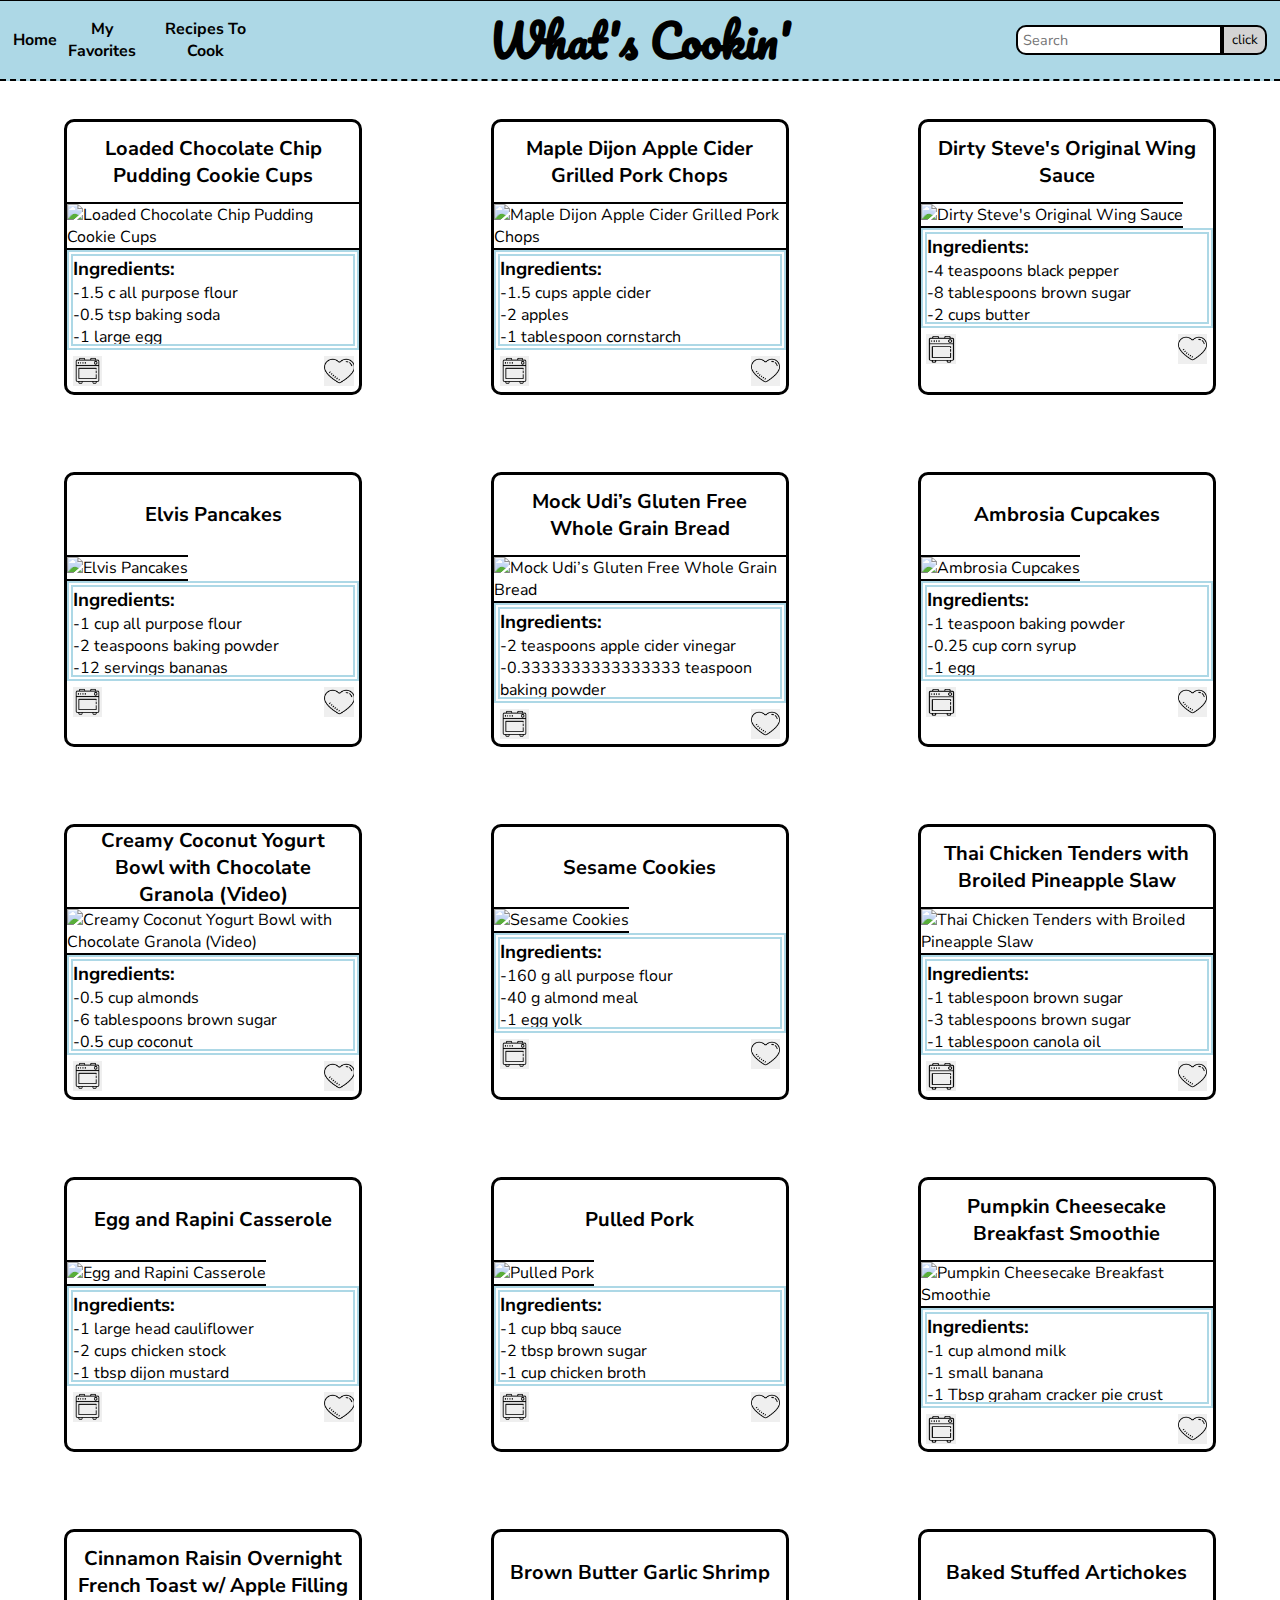
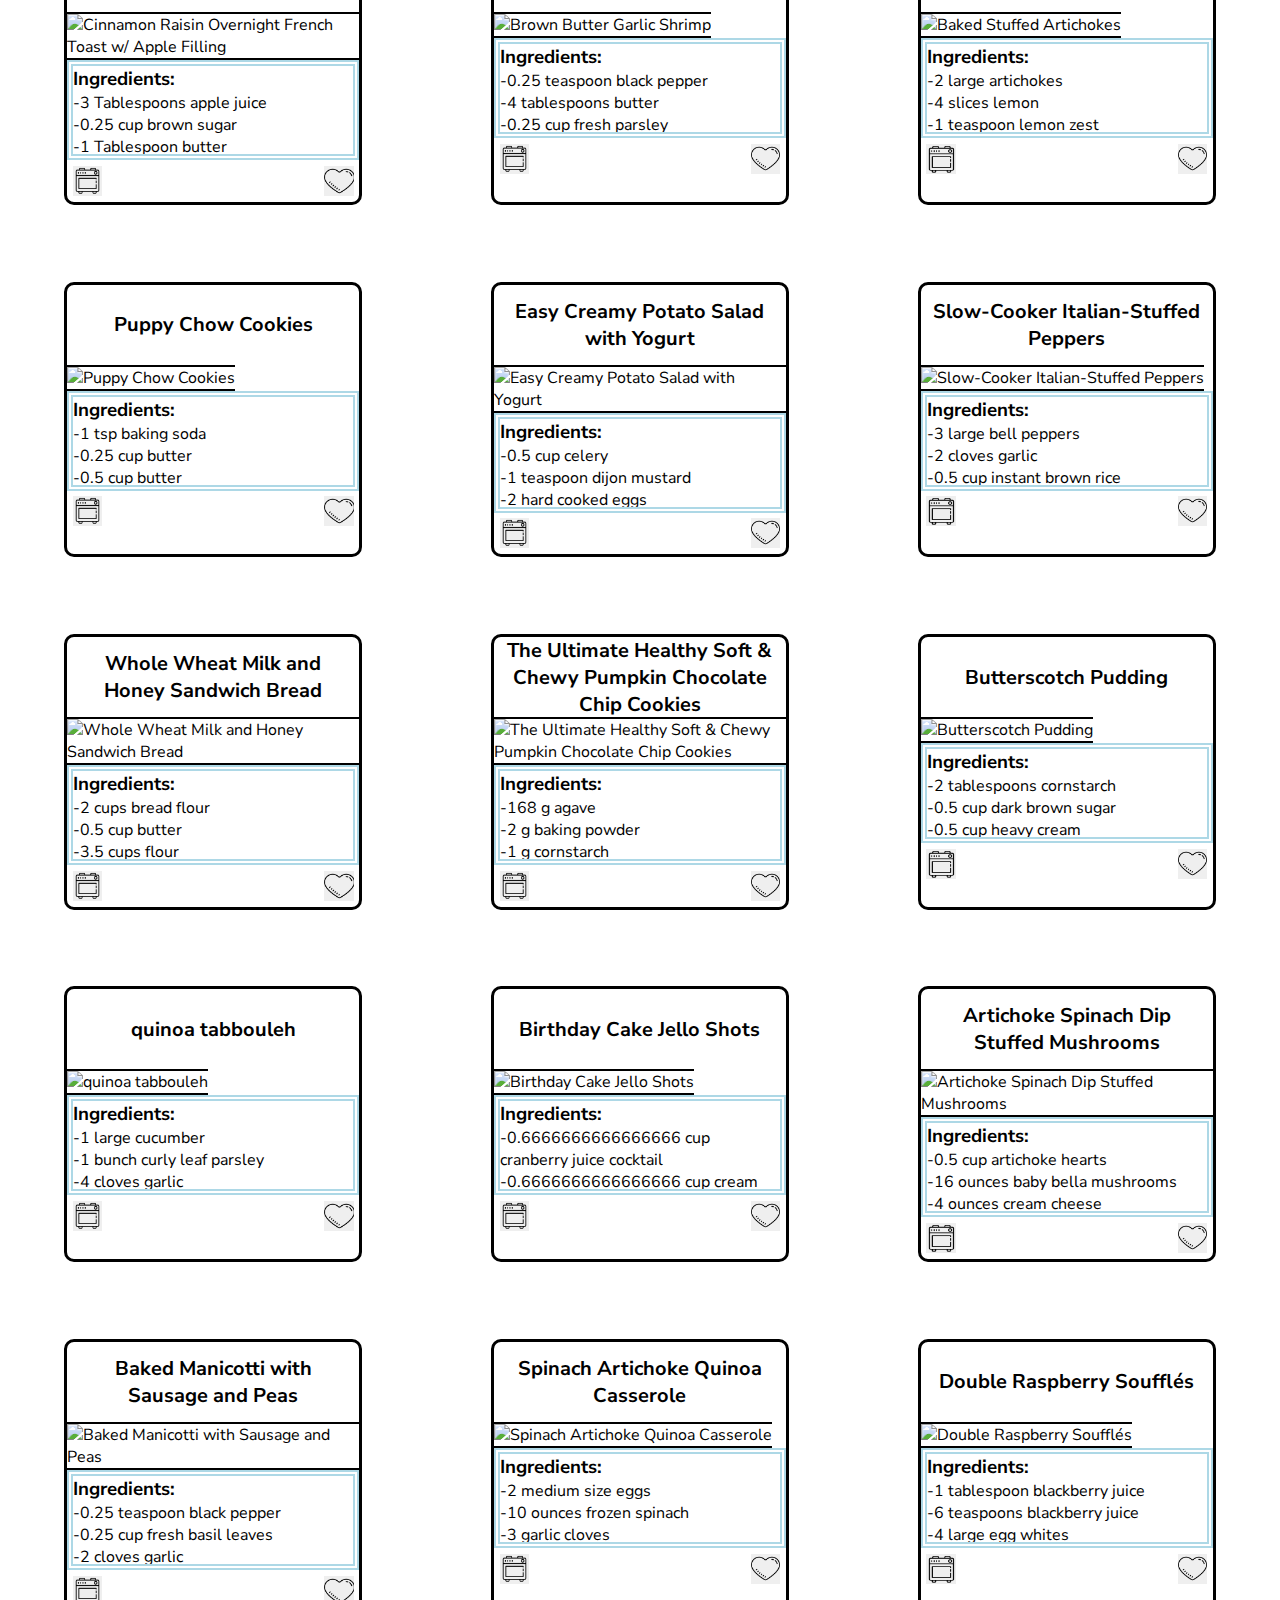
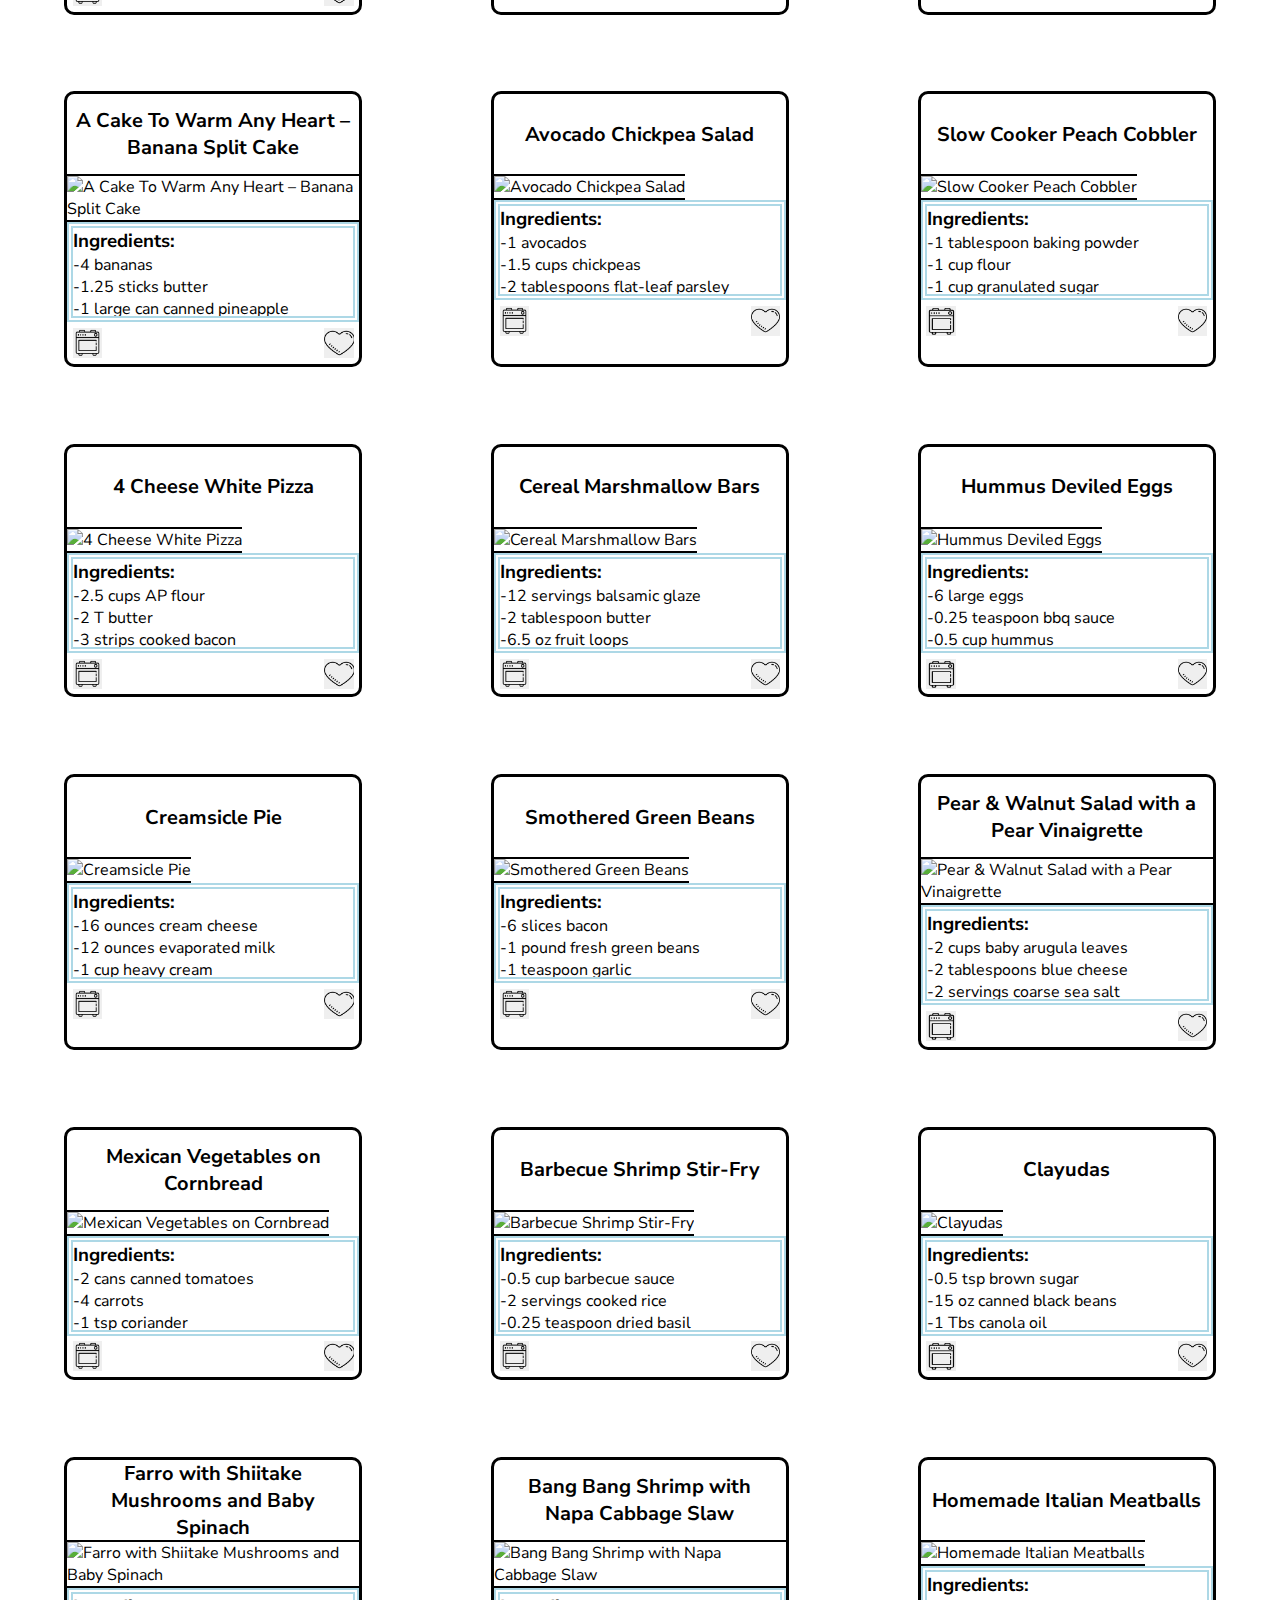
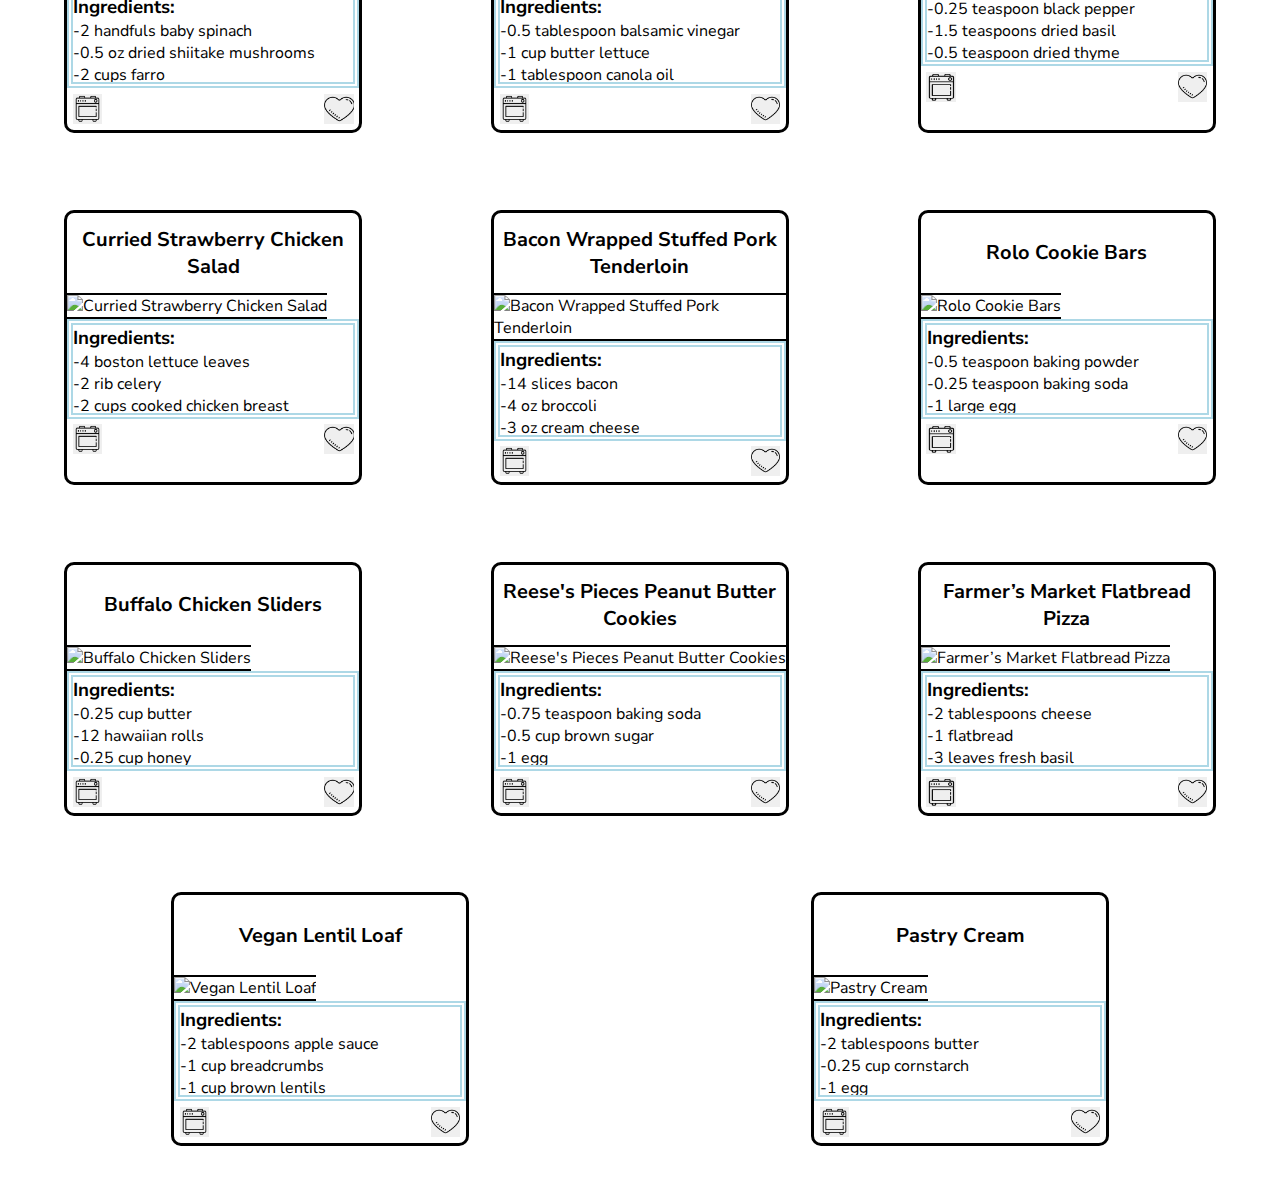
==== src/index.html @ 93663424 "Edit styles of cards and header" ====
<!DOCTYPE html>
<html>

<head>
  <link rel="stylesheet" href="styles.css">
  <link href="https://fonts.googleapis.com/css?family=Abel|Nanum+Gothic|Nunito+Sans|Pacifico&display=swap" rel="stylesheet">
  <link href="https://fonts.googleapis.com/css?family=Pacifico&display=swap" rel="stylesheet">
  <meta charset="UTF-8">
  <title>Whats Cookin</title>
</head>

<body>
  <header>
    <div class="user-header">
      <button class="home-page-button">Home</button>
      <button class="favorite-page-button">My Favorites</button>
      <button class="to-cook-page-button">Recipes To Cook</button>
    </div>
    <h1>What's Cookin'</h1>
    <div class="search-header">
      <input class="search-input" type="text" placeholder="Search">
      <button class="search-button" type="button">click</button>
    </div>
  </header>
  <main class="recipe-card-section">
  </main>


  <script type="text/javascript" src="../data/users.js"></script>
  <script type="text/javascript" src="../data/recipes.js"></script>
  <script type="text/javascript" src="../data/ingredients.js"></script>
  <script type="text/javascript" src="./pantry-class.js"></script>
  <script type="text/javascript" src="./recipe-class.js"></script>
  <script type="text/javascript" src="./user-class.js"></script>
  <script type="text/javascript" src="./scripts.js"></script>
</body>

</html>
---- src/styles.css ----
* {
  box-sizing: border-box;
  margin: 0px;
  padding: 0px;
  font-family: "Abel", sans-serif;
  font-family: "Pacifico", "cursive";
  font-family: "Nanum Gothic", sans-serif;
  font-family: "Nunito Sans", sans-serif;
  /* border: 1px solid red; */
}

header {
  display: flex;
  justify-content: space-between;
  background-color: lightblue;
  border-bottom: 2px dashed;
  padding: 0% 1%;
}

h1 {
  font-size: 280%;
  font-family: "Pacifico", "cursive";
}

.user-input {
  height: 80%;
  width: 80%;
}

.user-header {
  width: 20%;
  display: flex;
  justify-content: space-between;
}

.home-page-button,
.favorite-page-button,
.to-cook-page-button {
  font-size: 100%;
  background-color: lightblue;
  border: none;
  font-weight: bold;
}

.home-page-button:hover,
.favorite-page-button:hover,
.to-cook-page-button:hover  {
  text-decoration: underline;
}

.search-header {
  display: flex;
  width: 20%;
  align-items: center;
}

.search-input {
  border: 2px solid;
  border-radius: 10px 0px 0px 10px;
  font-size: 90%;
  padding: 2%;
  width: 100%;
  height: 30px;
}

.search-button {
  background-color: lightgray;
  border: 2px solid;
  border-radius: 0px 10px 10px 0px;
  height: 30px;
  width: 55px;
}

main {
  display: flex;
  justify-content: space-around;
  flex-wrap: wrap;
}

article {
  height: auto;
  width: 298px;
  overflow-wrap: break-word;
  margin: 3% 1%;
  border: 3px solid;
  background-color: white;
  border-radius: 10px;
}

.food-image {
  width: 292px;
  height: 290px;
  object-fit: cover;
  border-top: 2px solid;
  border-bottom: 2px solid;
}

.recipe-name {
  padding: 0% 3%;
  font-weight: bold;
  font-size: 20px;
  text-align: center;
  height: 80px;
  display: flex;
  overflow: scroll;
  align-items: center;
  justify-content: center;
}

.recipe-list {
  height: 100px;
  width: 292px;
  border: 6px double lightblue;
  overflow: scroll;
}

.card-footer {
  display: flex;
  justify-content: space-between;
}

.active-favorite-button,
.active-to-cook-button ,
.cook-button,
.favorite-button {
  width: 10%;
  height: 30px;
  background-repeat: no-repeat;
  background-size: contain;
  border: none;
  margin: 2%;
}


.cook-button {
  background-image: url("../assets/icons8-cooker-50.png");

}

.favorite-button {
  background-image: url("../assets/icons8-heart-50.png");

}

.active-favorite-button {
  background-image: url("../assets/icons8-heart-50-2.png");
}

.active-to-cook-button {
  background-image: url("../assets/icons8-cooker-50-2.png");
}

body {
  background-image: url("https://png.pngtree.com/png-vector/20190318/ourlarge/pngtree-food-doodle-seamless-pattern-png-image_858332.jpg");
  background-repeat: repeat;
  background: linear-gradient( rgba(255, 255, 255, .7), rgba(255, 255, 255, 0.7)), url("https://png.pngtree.com/png-vector/20190318/ourlarge/pngtree-food-doodle-seamless-pattern-png-image_858332.jpg");
  background-size: 300px;
  border-top: 1px solid;
  height: auto;
}

button {
  cursor: pointer;
}
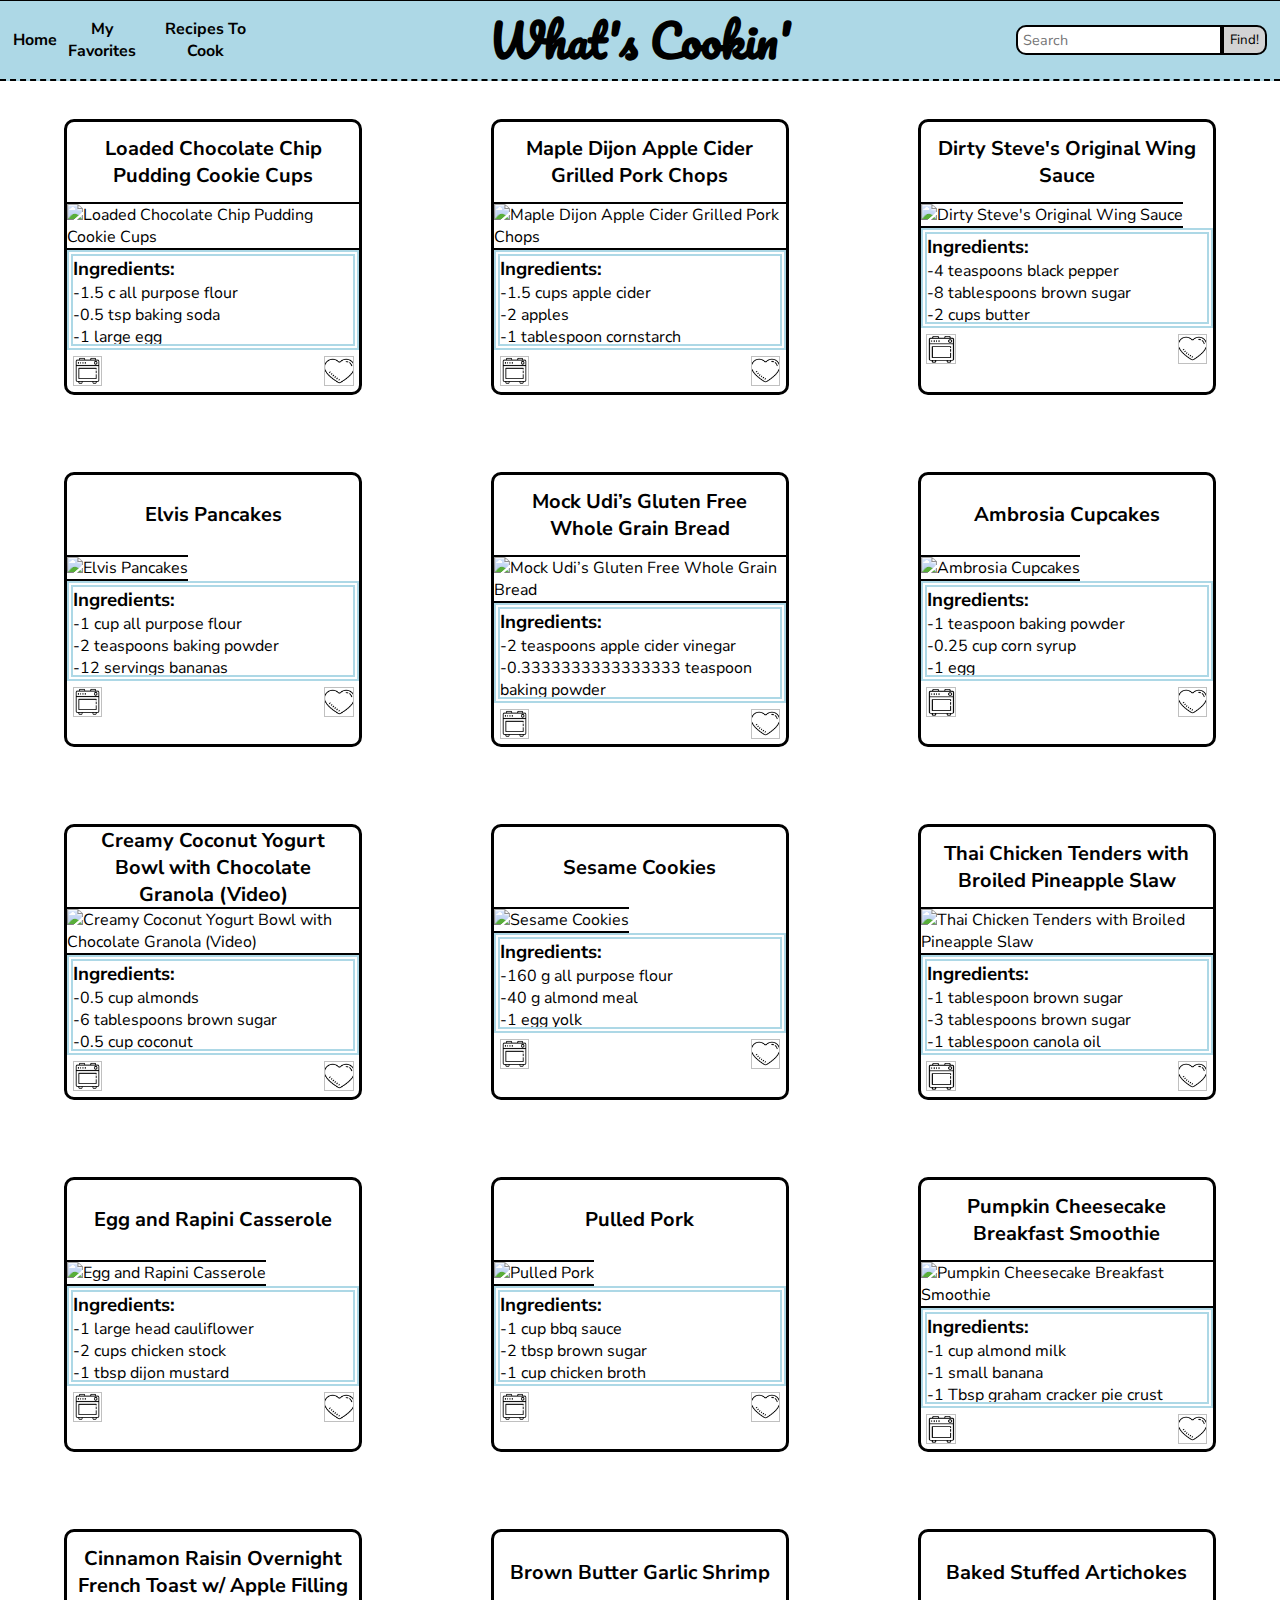
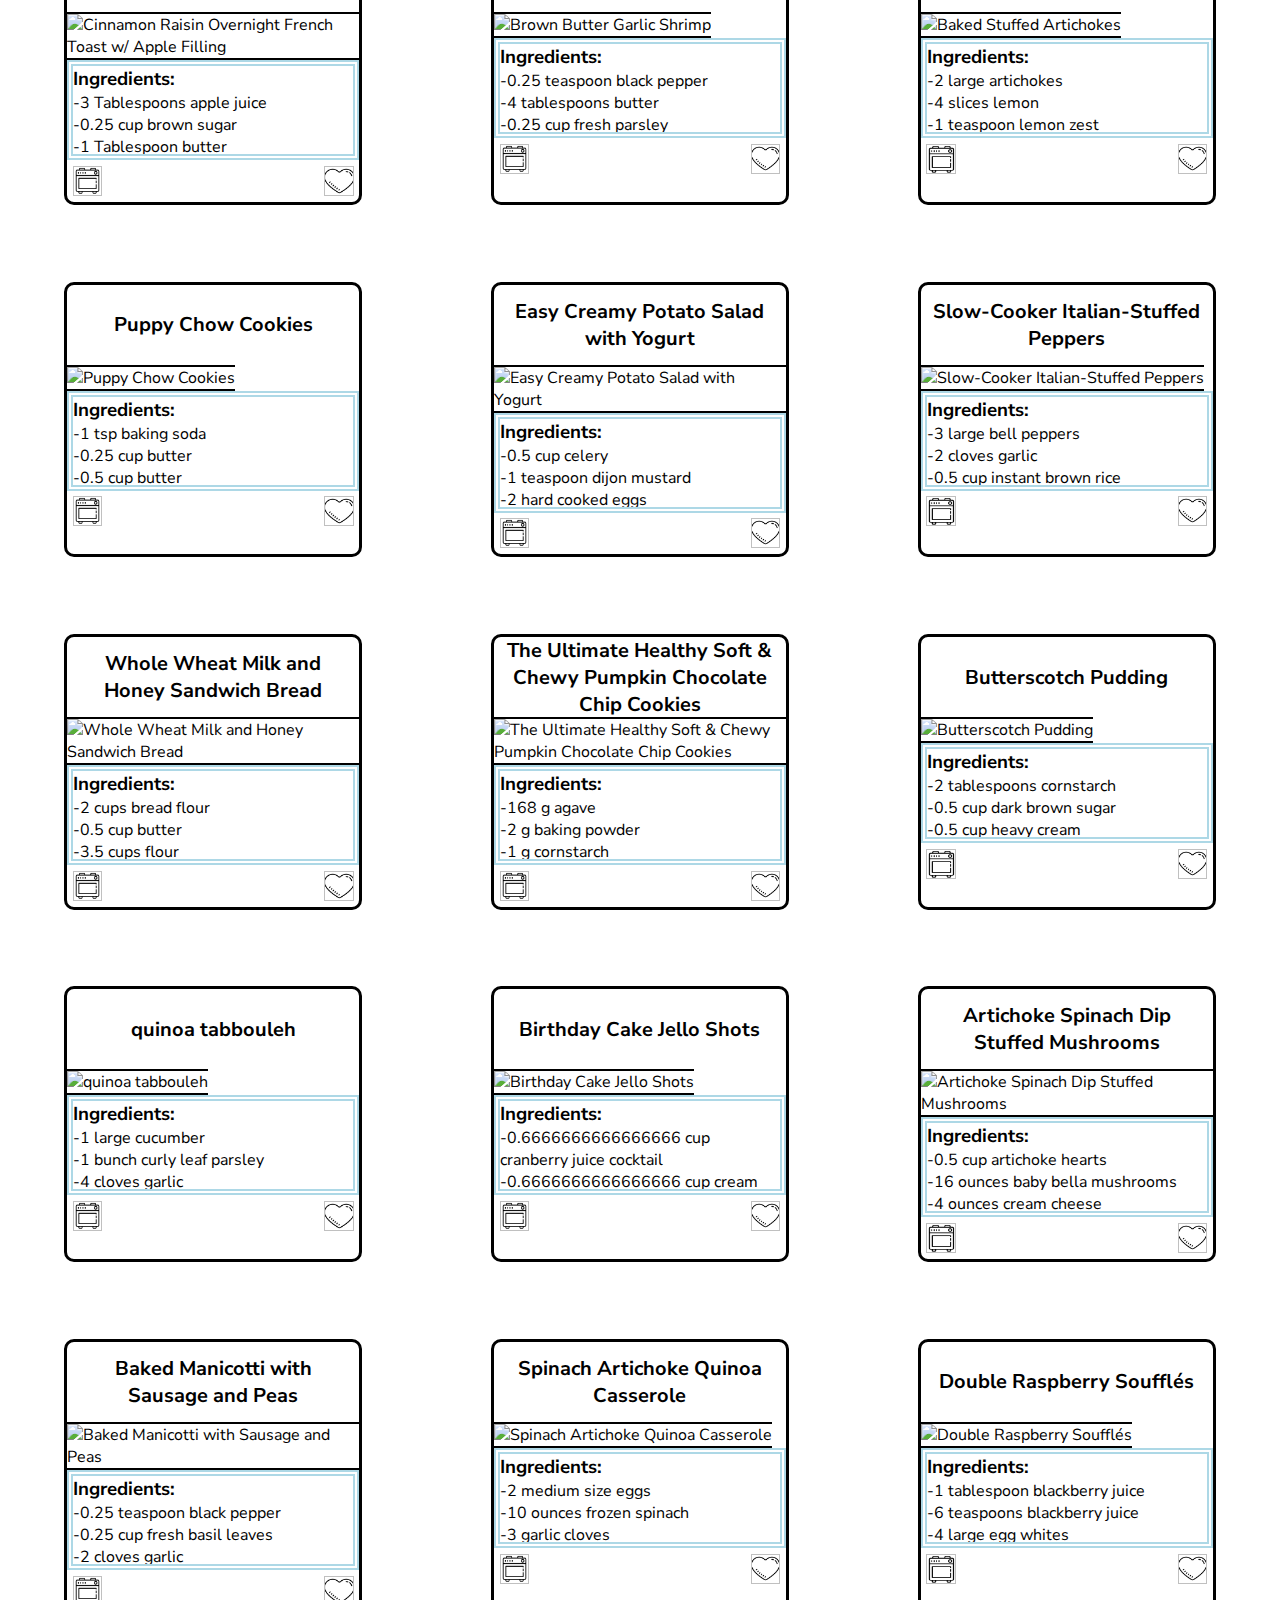
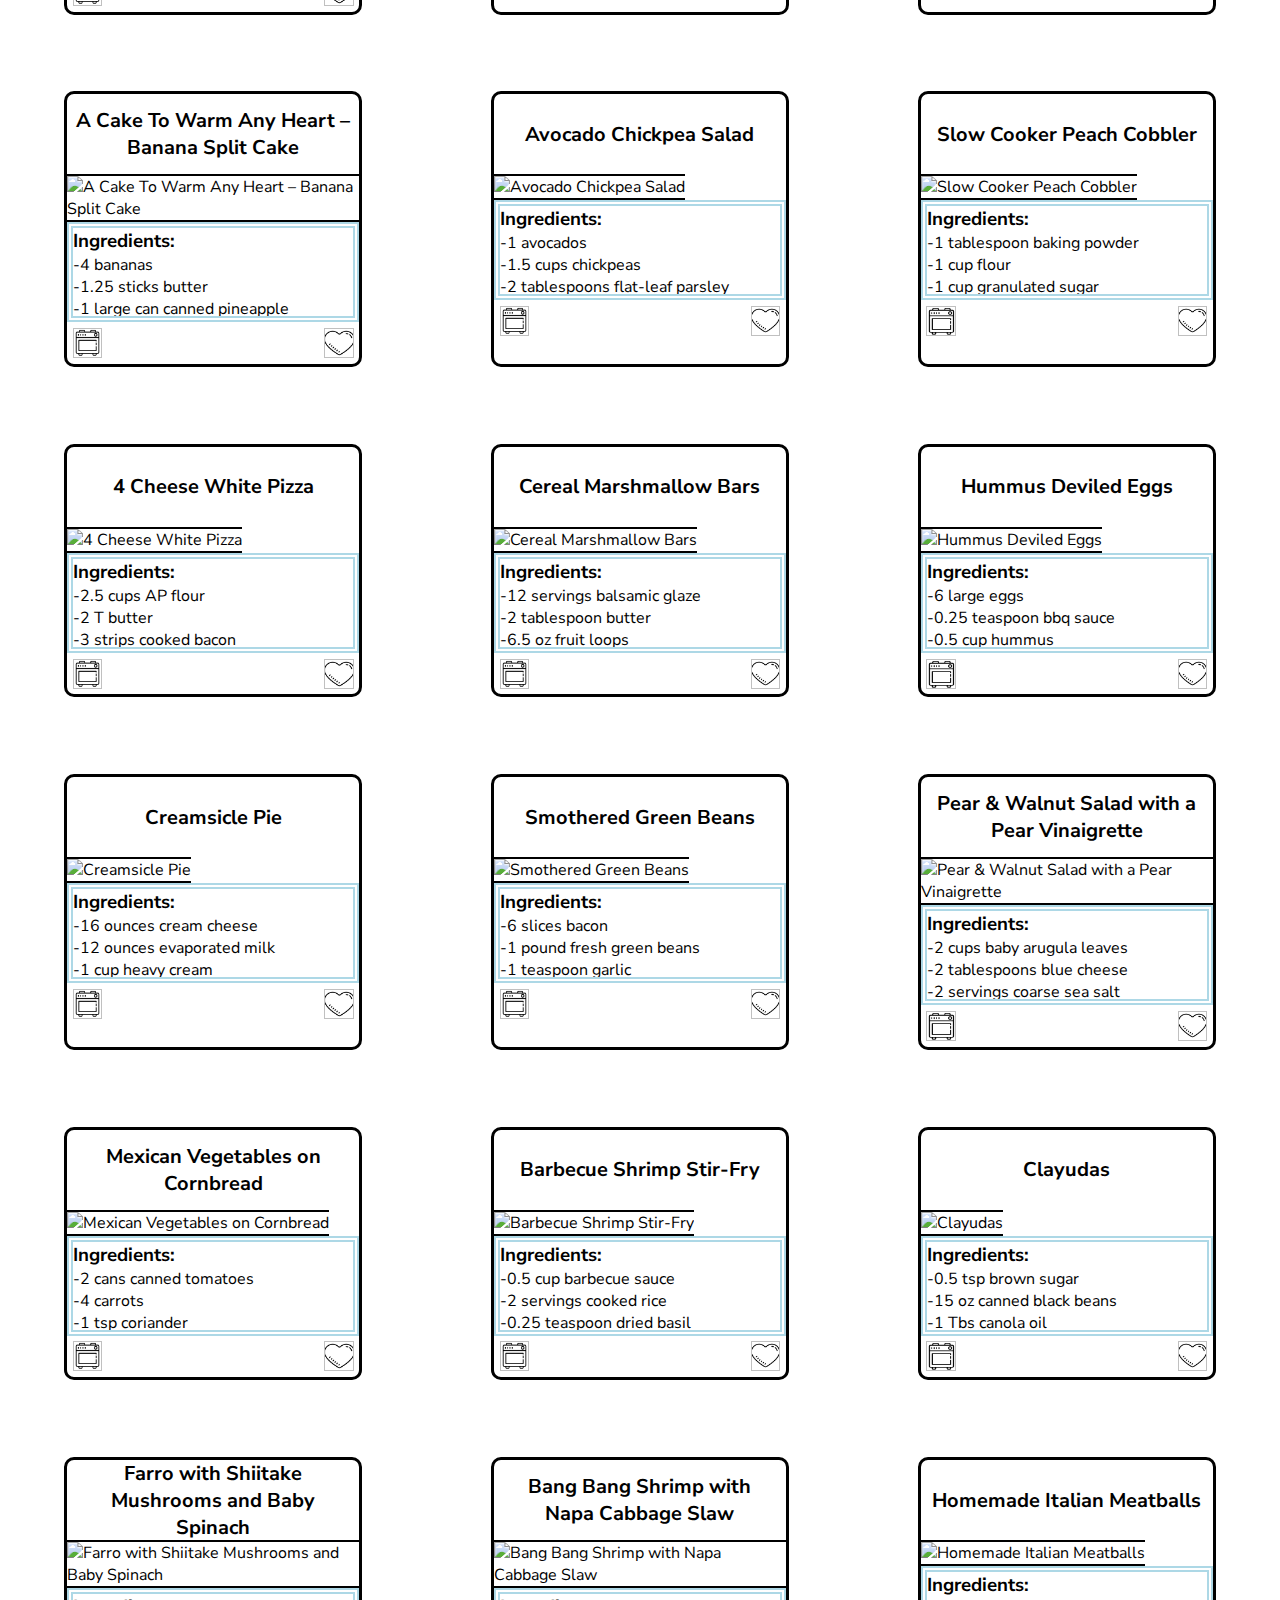
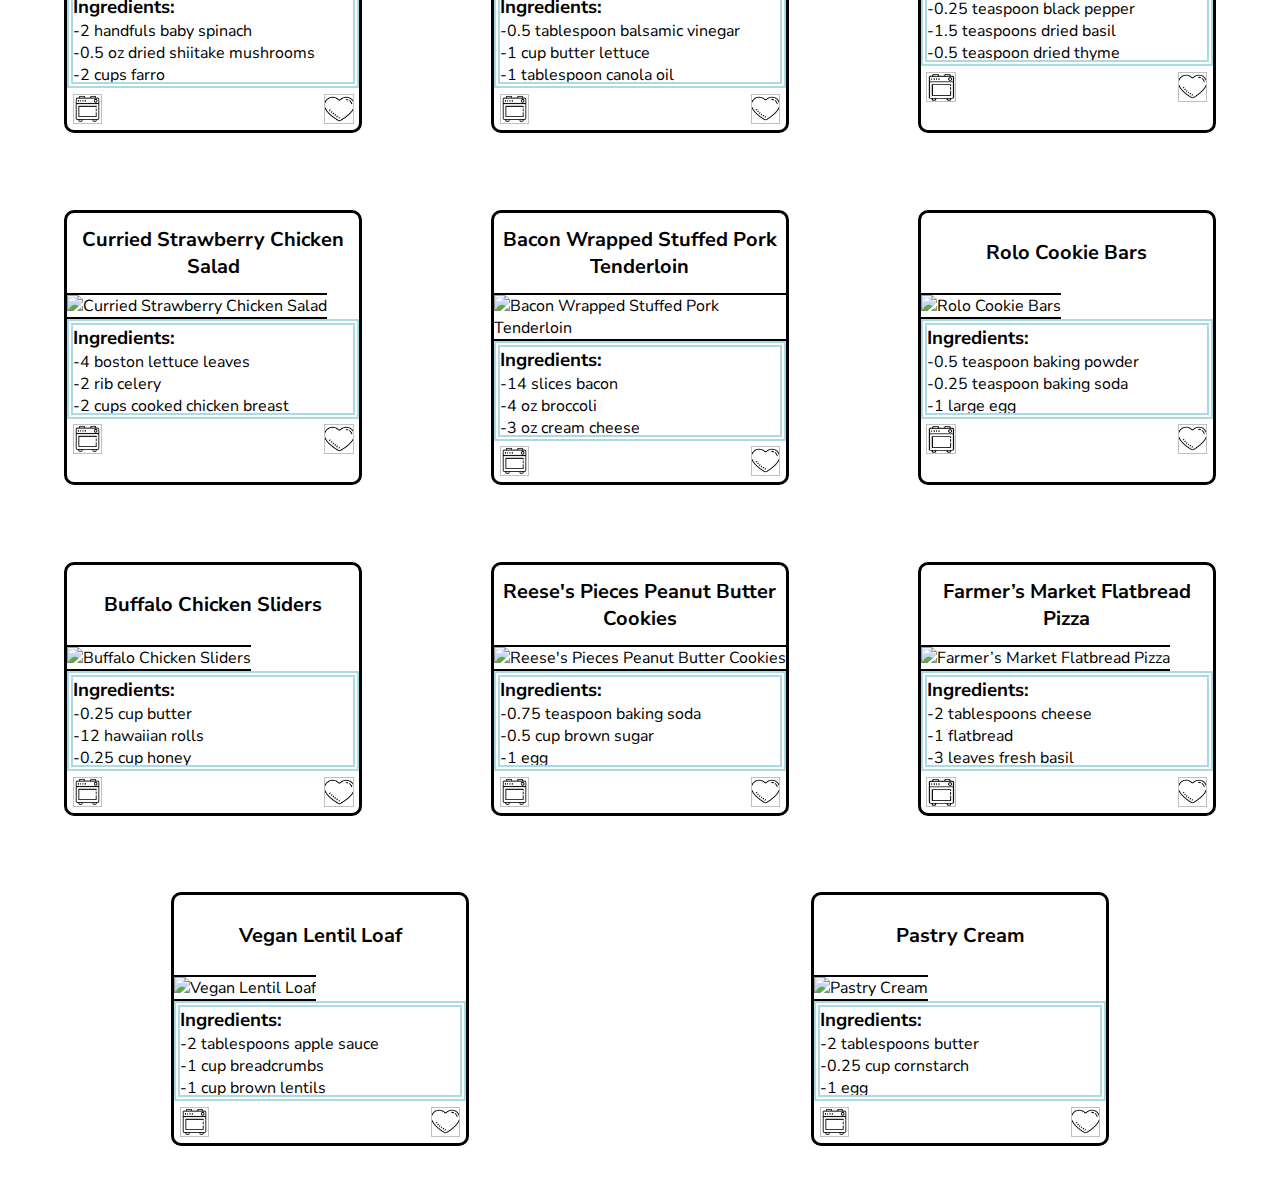
==== commit 0e1b7b2d: "Made minor styling changes" ====
--- a/src/index.html
+++ b/src/index.html
@@ -19,7 +19,7 @@
     <h1>What's Cookin'</h1>
     <div class="search-header">
       <input class="search-input" type="text" placeholder="Search">
-      <button class="search-button" type="button">click</button>
+      <button class="search-button" type="button">Find!</button>
     </div>
   </header>
   <main class="recipe-card-section">
--- a/src/styles.css
+++ b/src/styles.css
@@ -6,7 +6,6 @@
   font-family: "Pacifico", "cursive";
   font-family: "Nanum Gothic", sans-serif;
   font-family: "Nunito Sans", sans-serif;
-  /* border: 1px solid red; */
 }
 
 header {
@@ -129,8 +128,18 @@
   background-size: contain;
   border: none;
   margin: 2%;
+  cursor: pointer;
 }
 
+.this-cook-button,
+.this-favorite-button {
+    width: 10%;
+  height: 30px;
+  background-repeat: no-repeat;
+  background-size: contain;
+  border: none;
+  margin: 2%;
+}
 
 .cook-button {
   background-image: url("../assets/icons8-cooker-50.png");
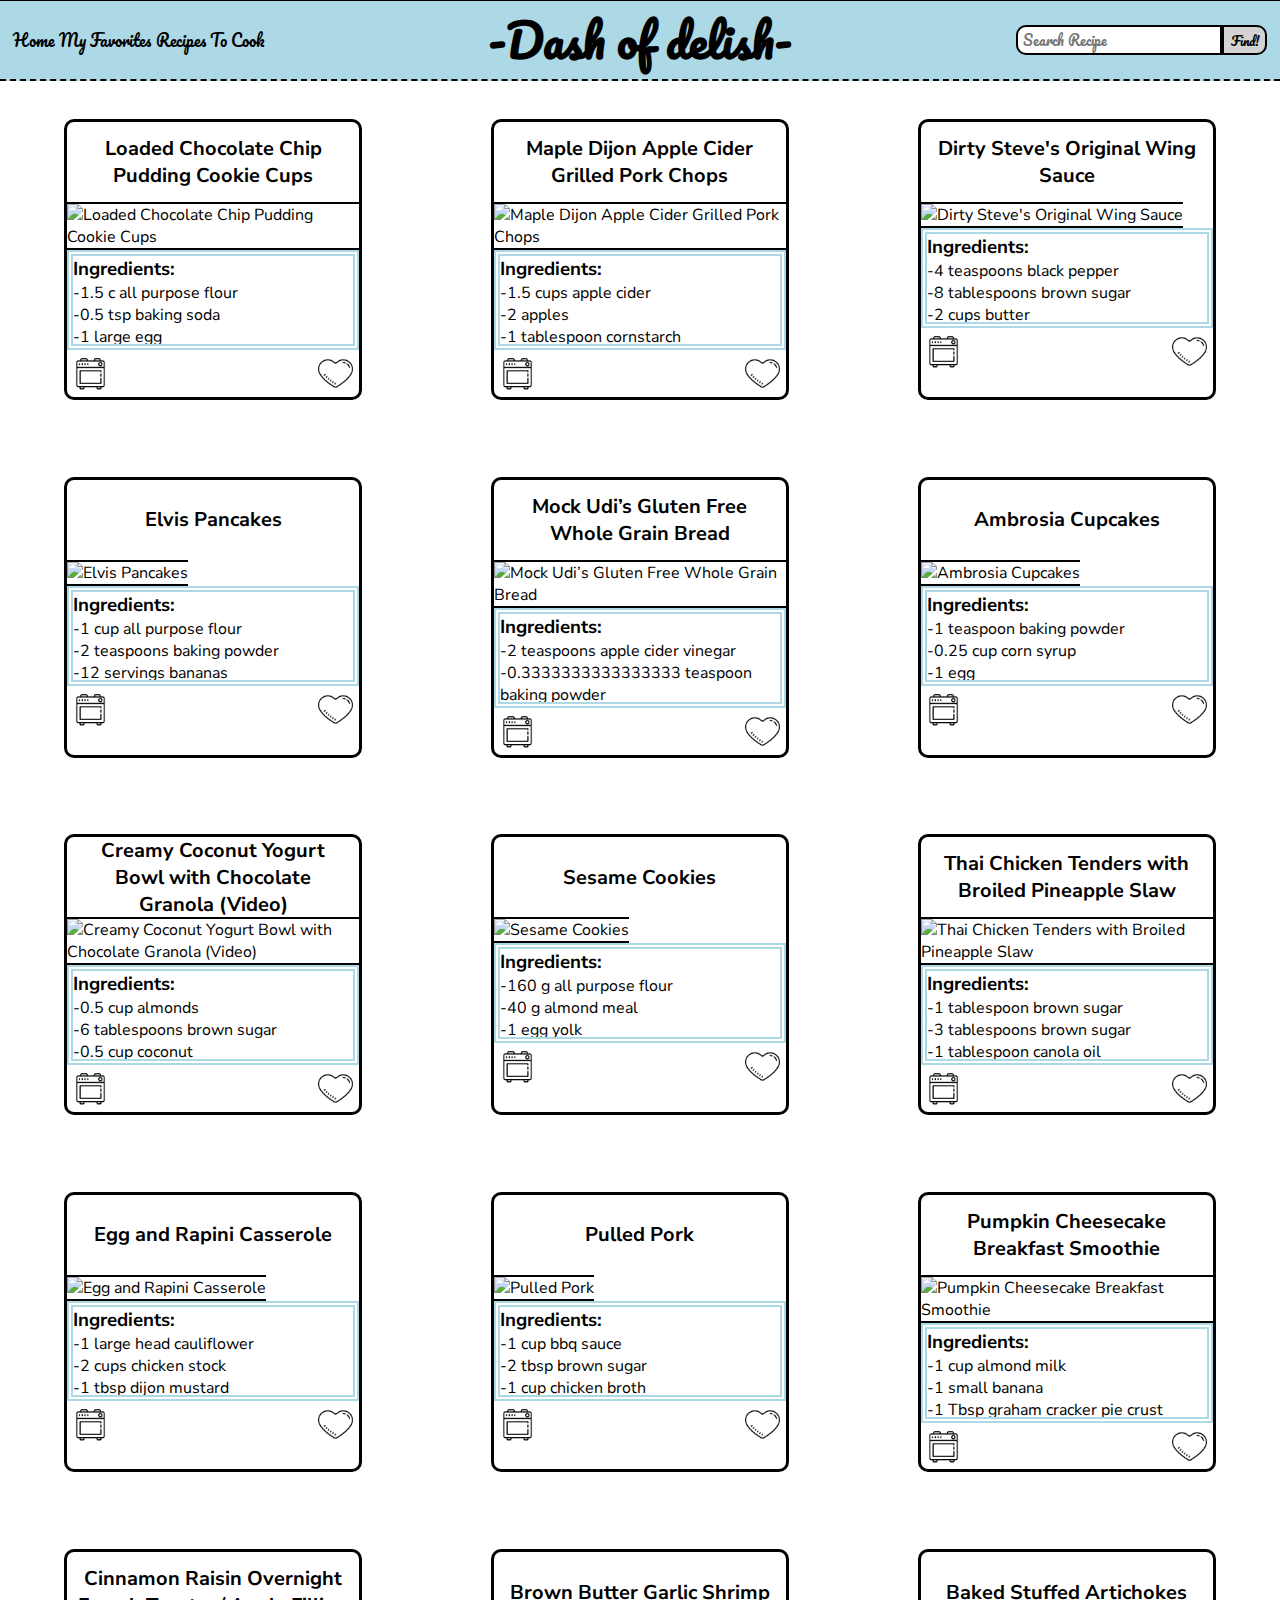
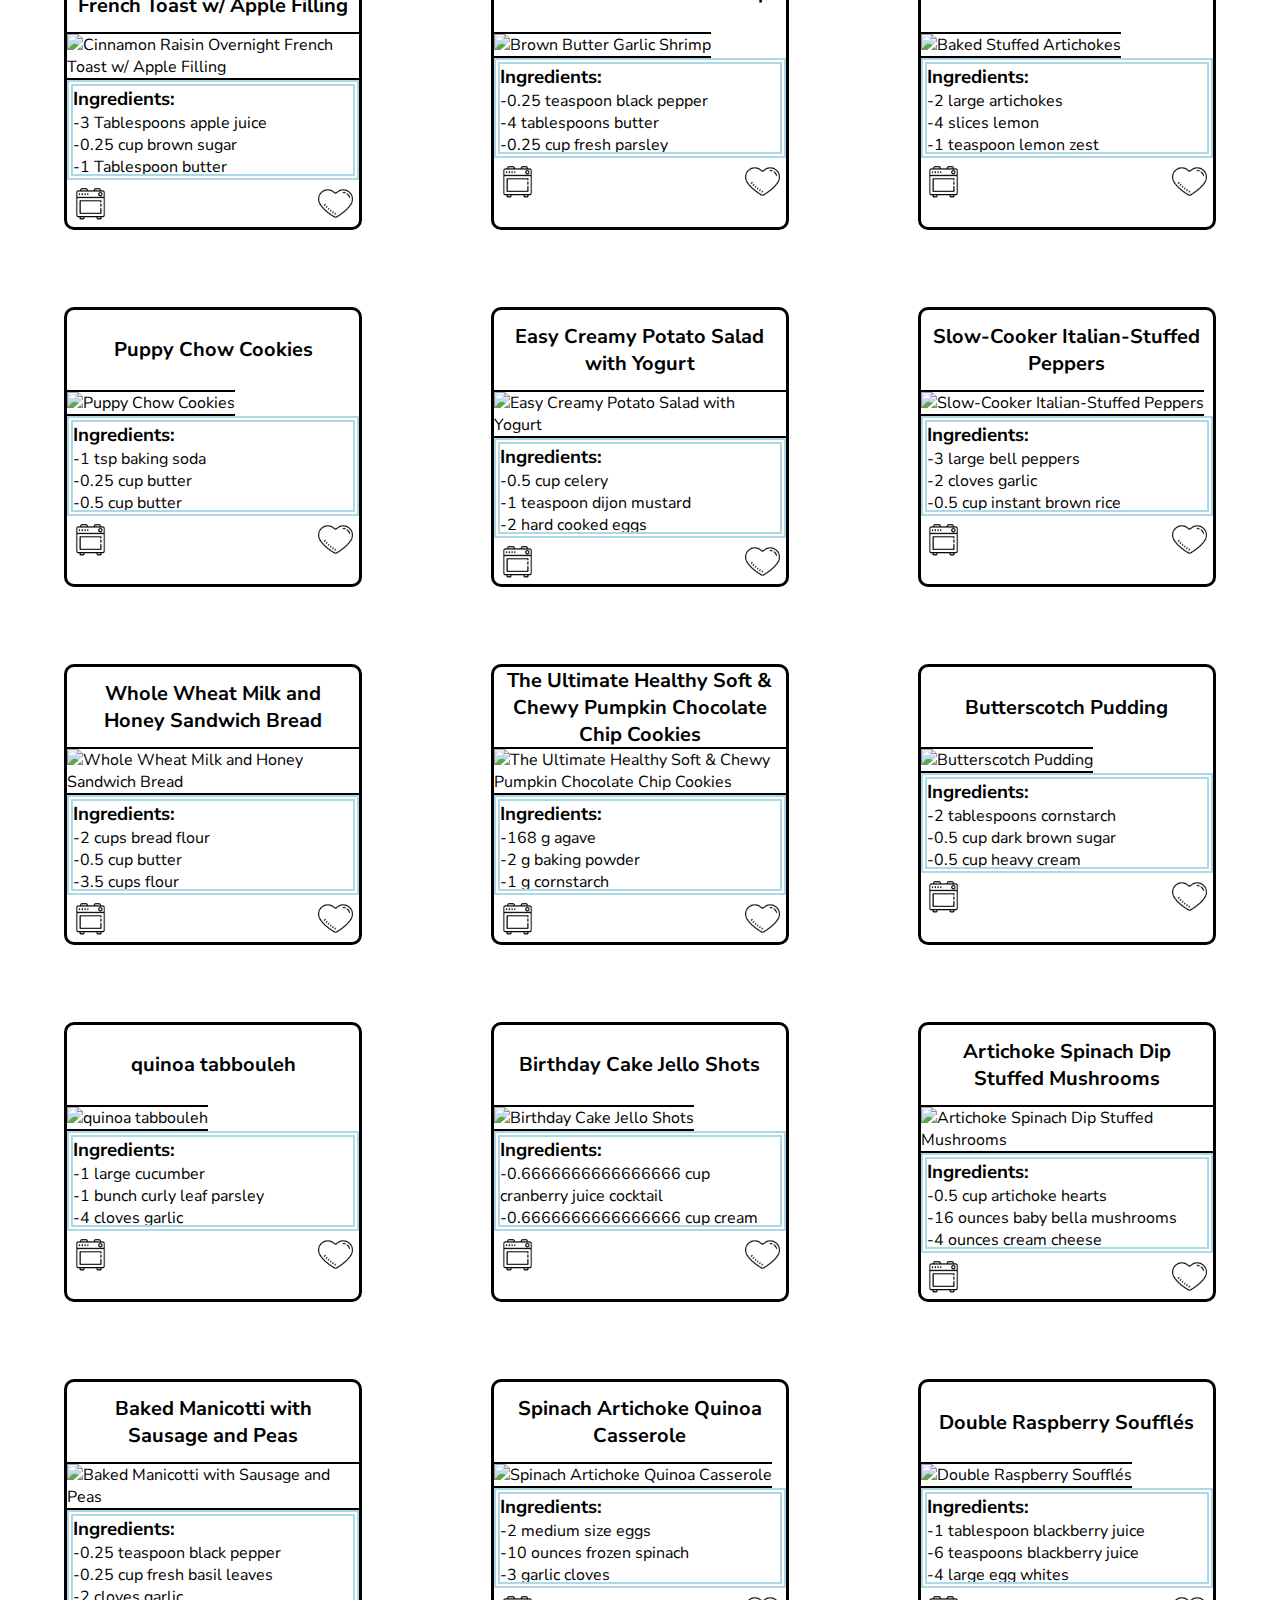
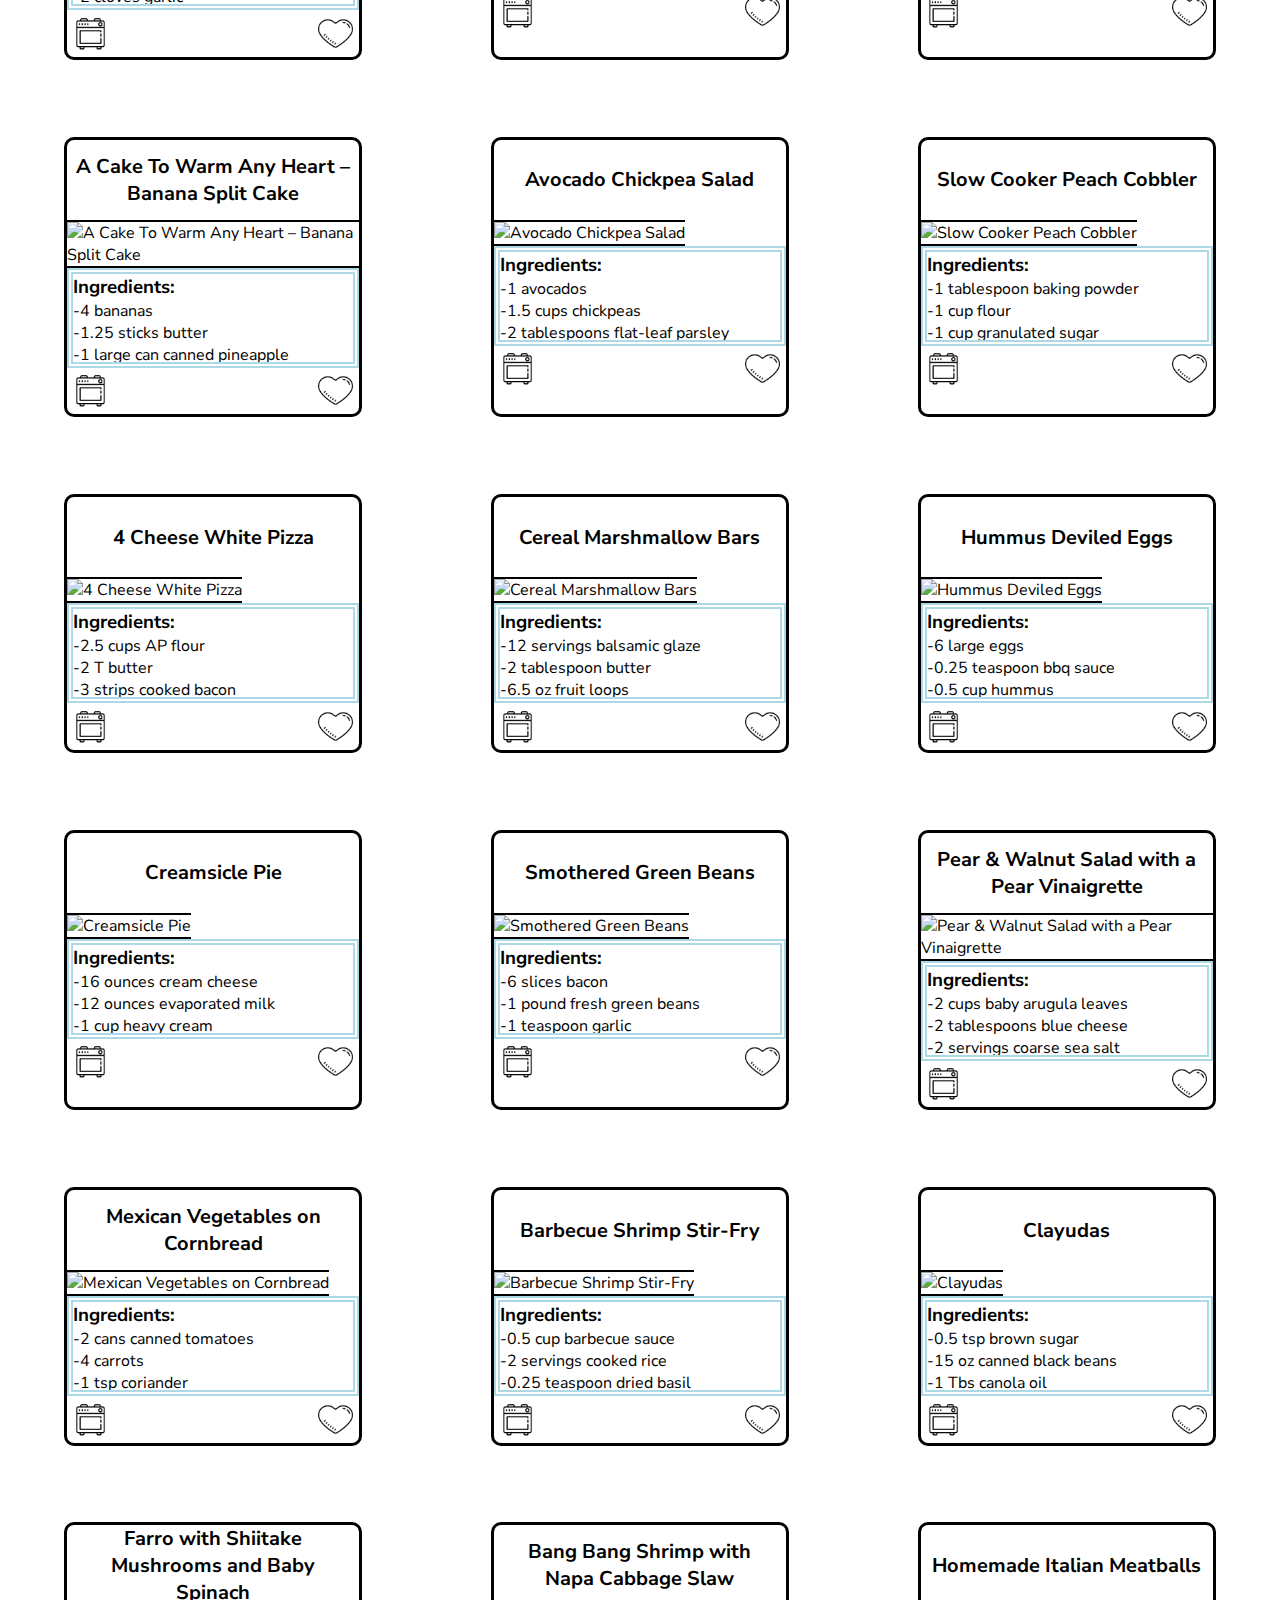
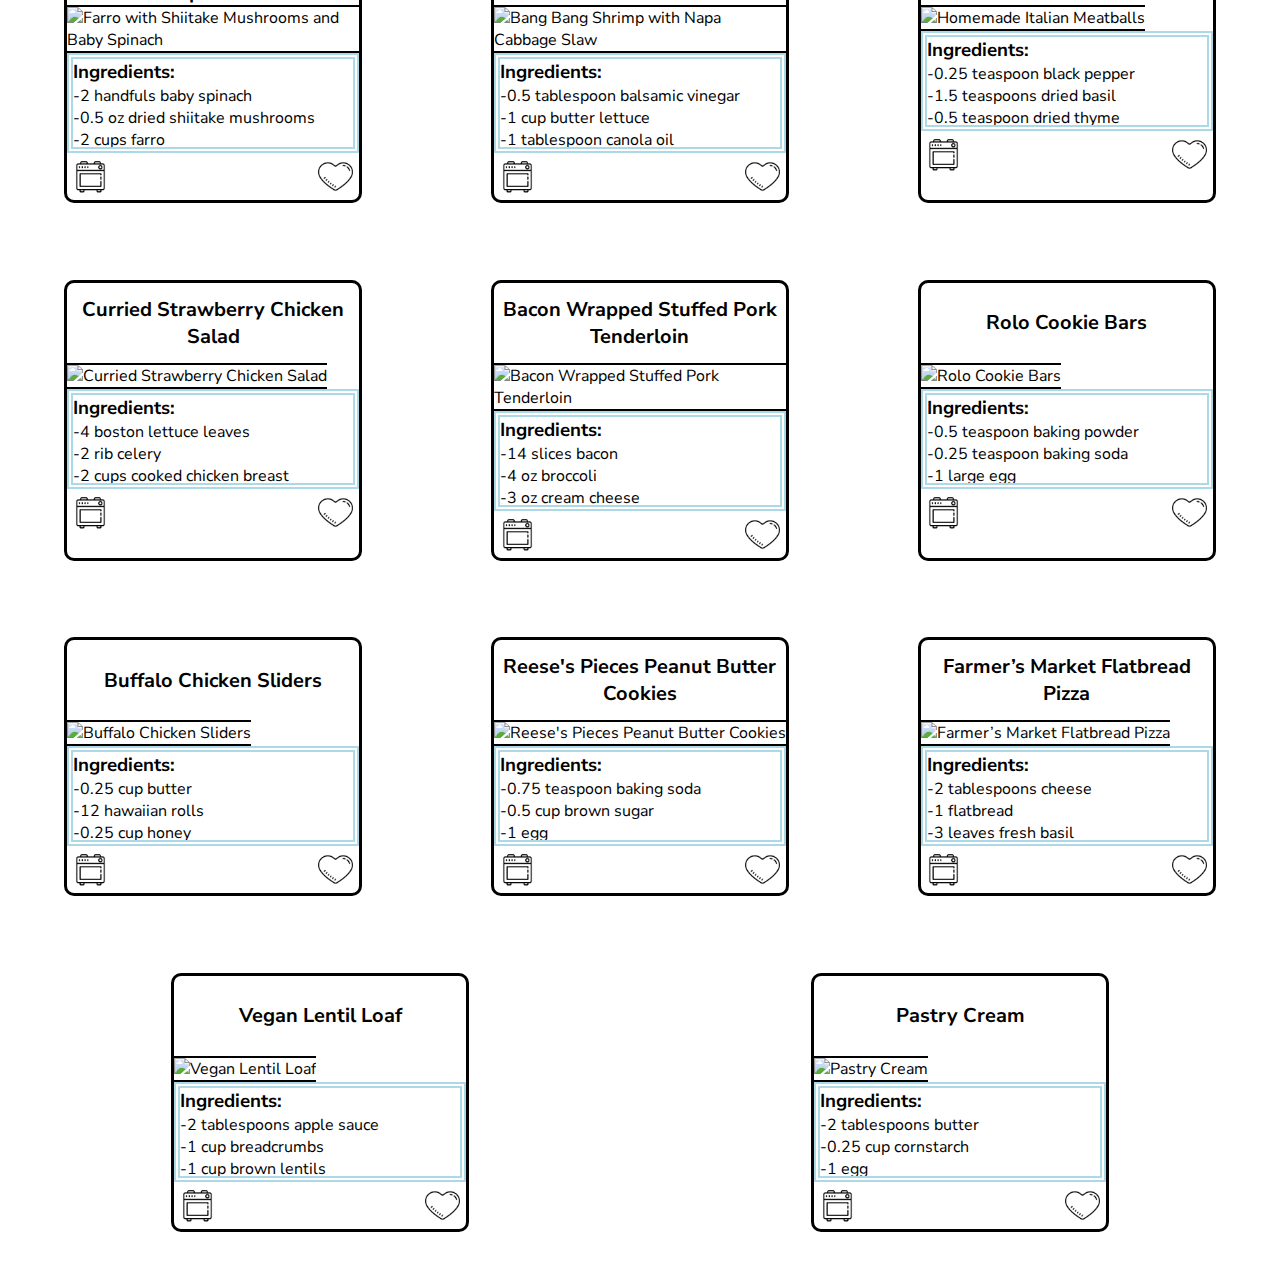
==== commit b8479320: "Change header style" ====
--- a/src/index.html
+++ b/src/index.html
@@ -16,9 +16,9 @@
       <button class="favorite-page-button">My Favorites</button>
       <button class="to-cook-page-button">Recipes To Cook</button>
     </div>
-    <h1>What's Cookin'</h1>
+    <h1>-Dash of delish-</h1>
     <div class="search-header">
-      <input class="search-input" type="text" placeholder="Search">
+      <input class="search-input" type="text" placeholder="Search Recipe">
       <button class="search-button" type="button">Find!</button>
     </div>
   </header>
--- a/src/styles.css
+++ b/src/styles.css
@@ -38,7 +38,7 @@
   font-size: 100%;
   background-color: lightblue;
   border: none;
-  font-weight: bold;
+  font-family: "Pacifico", "cursive";
 }
 
 .home-page-button:hover,
@@ -60,6 +60,7 @@
   padding: 2%;
   width: 100%;
   height: 30px;
+  font-family: "Pacifico", "cursive";
 }
 
 .search-button {
@@ -68,6 +69,7 @@
   border-radius: 0px 10px 10px 0px;
   height: 30px;
   width: 55px;
+  font-family: "Pacifico", "cursive";
 }
 
 main {
@@ -129,6 +131,7 @@
   border: none;
   margin: 2%;
   cursor: pointer;
+  padding: 6%;
 }
 
 .this-cook-button,
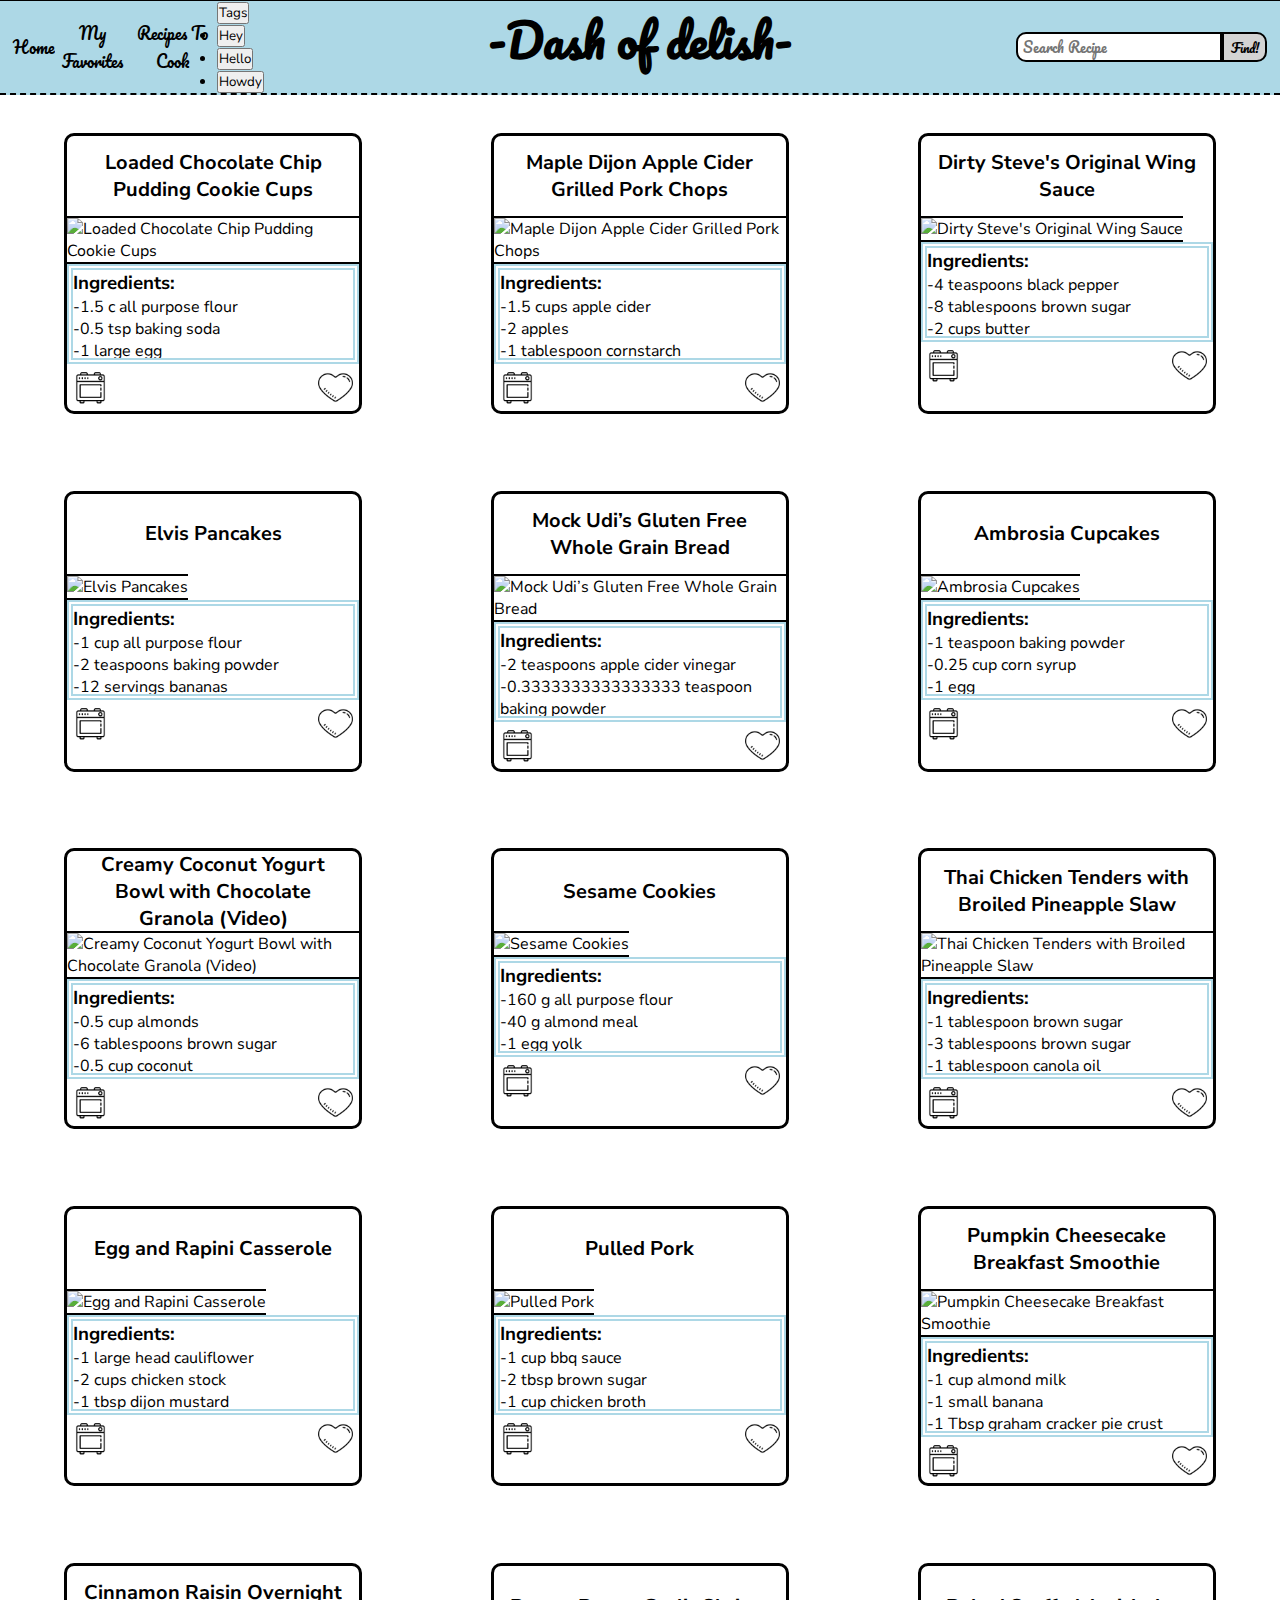
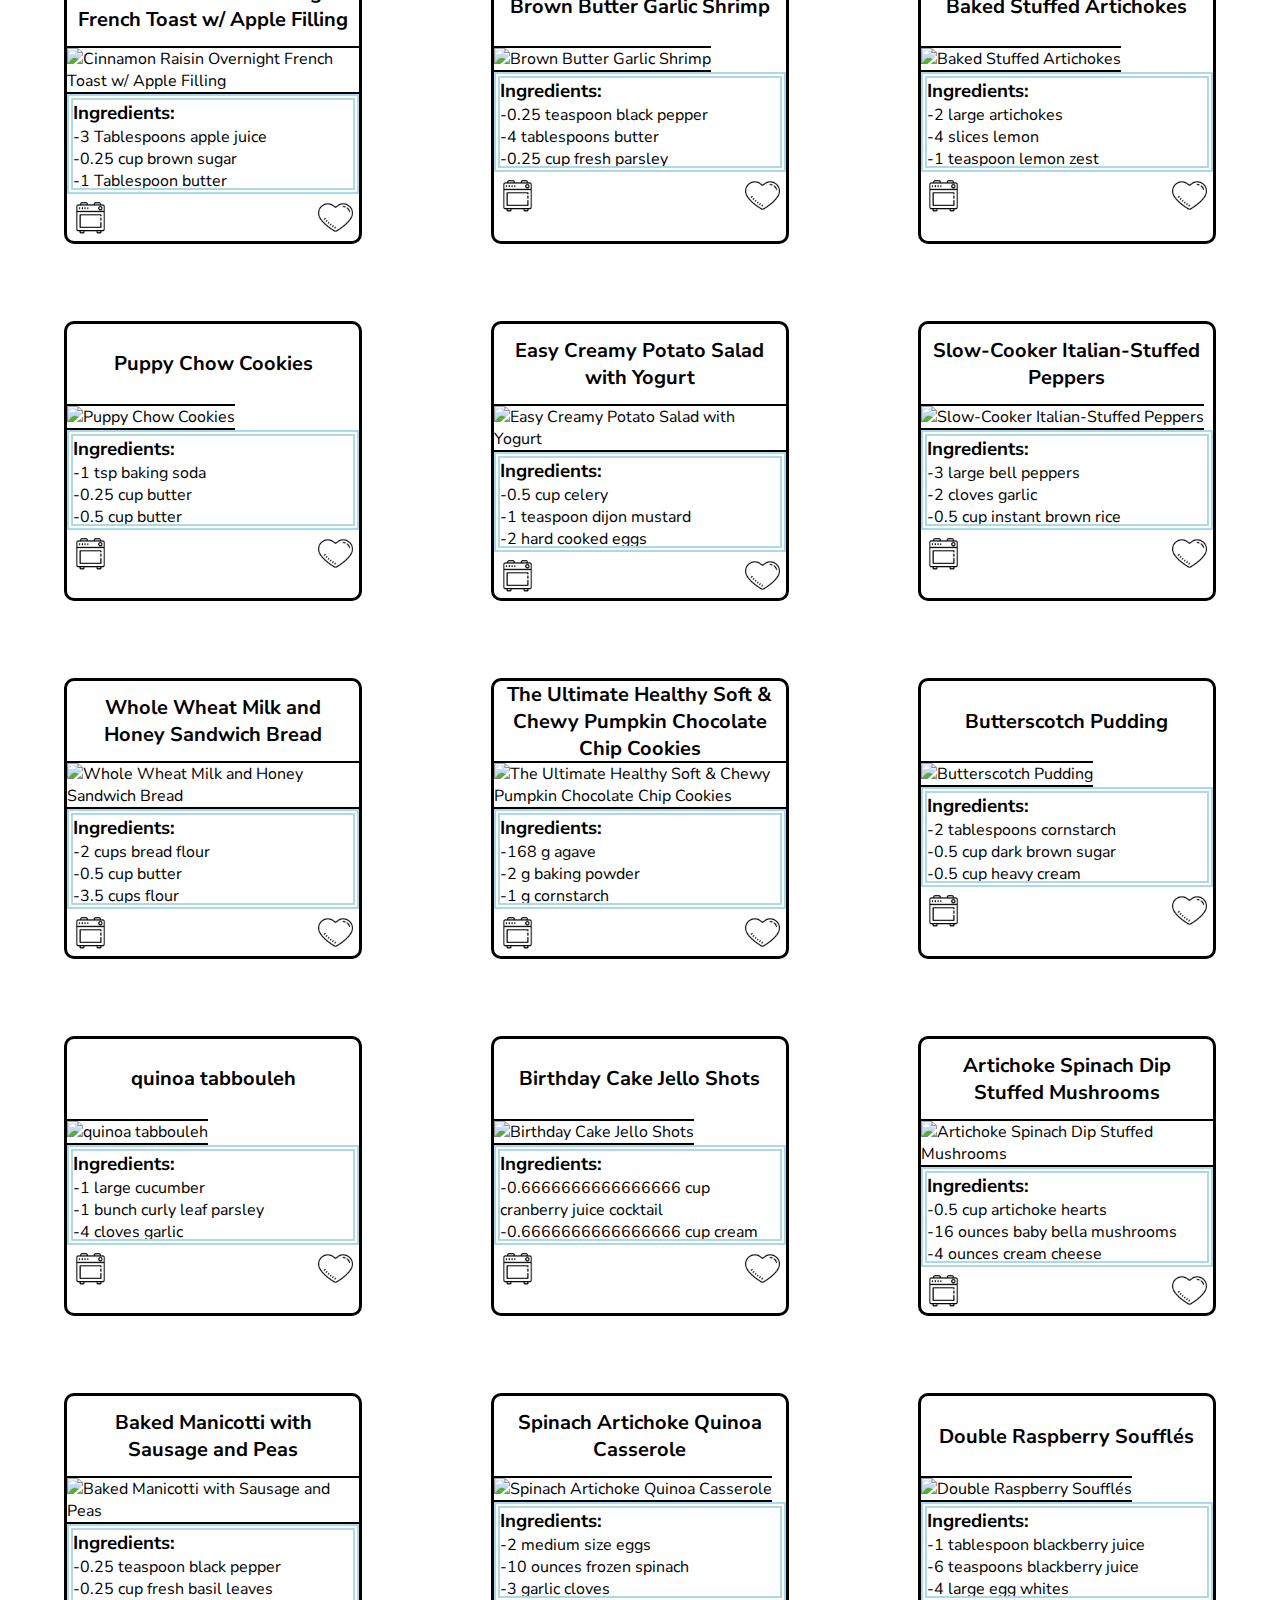
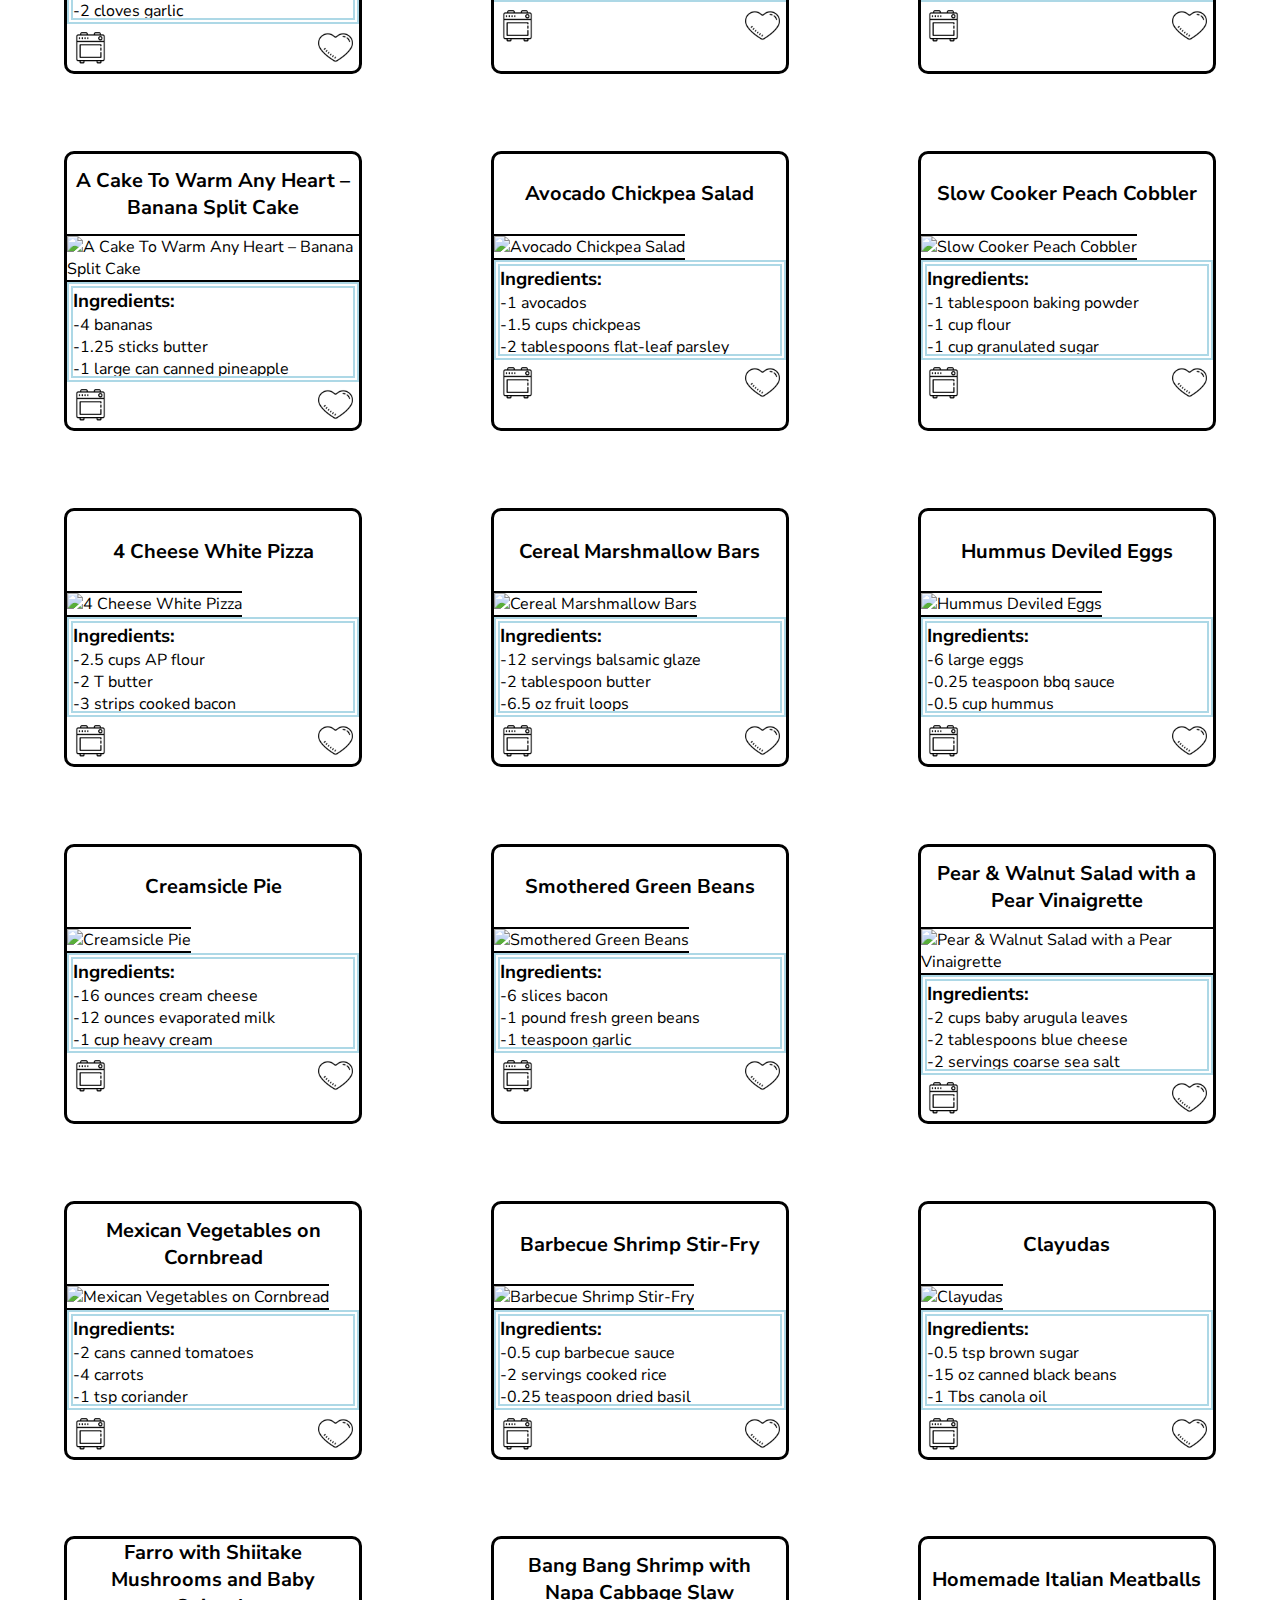
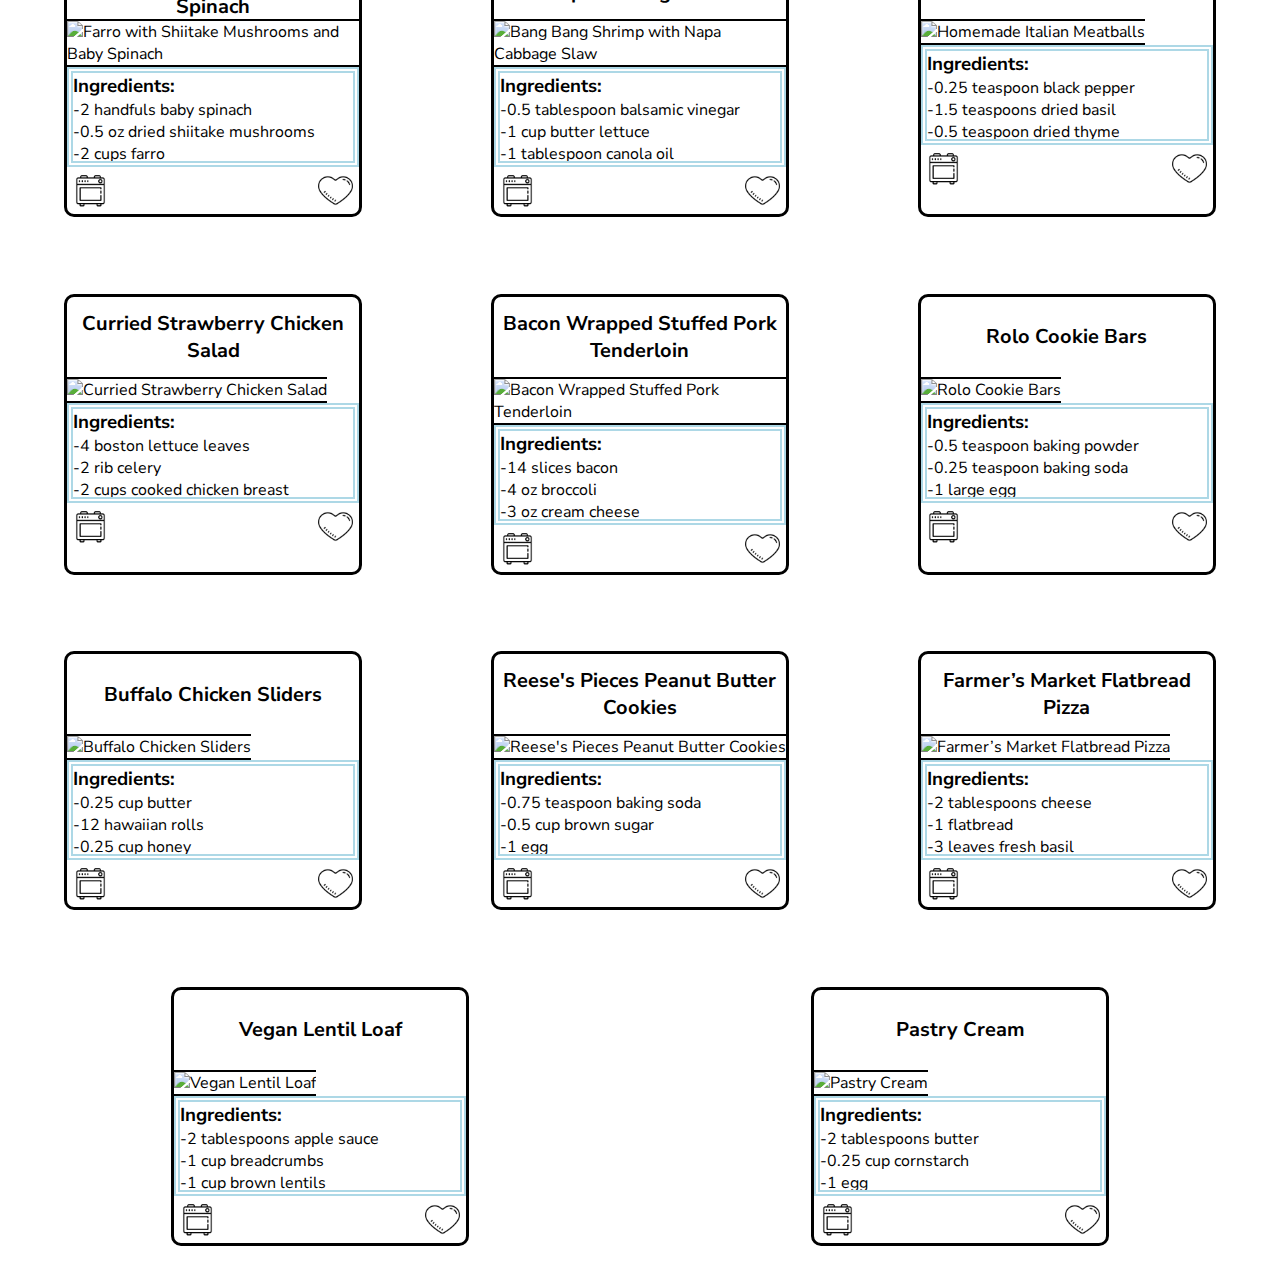
==== commit cfd8aa56: "Add tag button and container for all tags" ====
--- a/src/index.html
+++ b/src/index.html
@@ -15,6 +15,14 @@
       <button class="home-page-button">Home</button>
       <button class="favorite-page-button">My Favorites</button>
       <button class="to-cook-page-button">Recipes To Cook</button>
+      <div class="dropdown">
+        <button class="tag-page-button">Tags</button>
+        <div class="dropdown-content">
+          <li><button class="tag-button" id="${tag}">Hey</button></li>
+          <li><button class="tag-button" id="${tag}">Hello</button></li>
+          <li><button class="tag-button" id="${tag}">Howdy</button></li>
+        </div>
+      </div>
     </div>
     <h1>-Dash of delish-</h1>
     <div class="search-header">
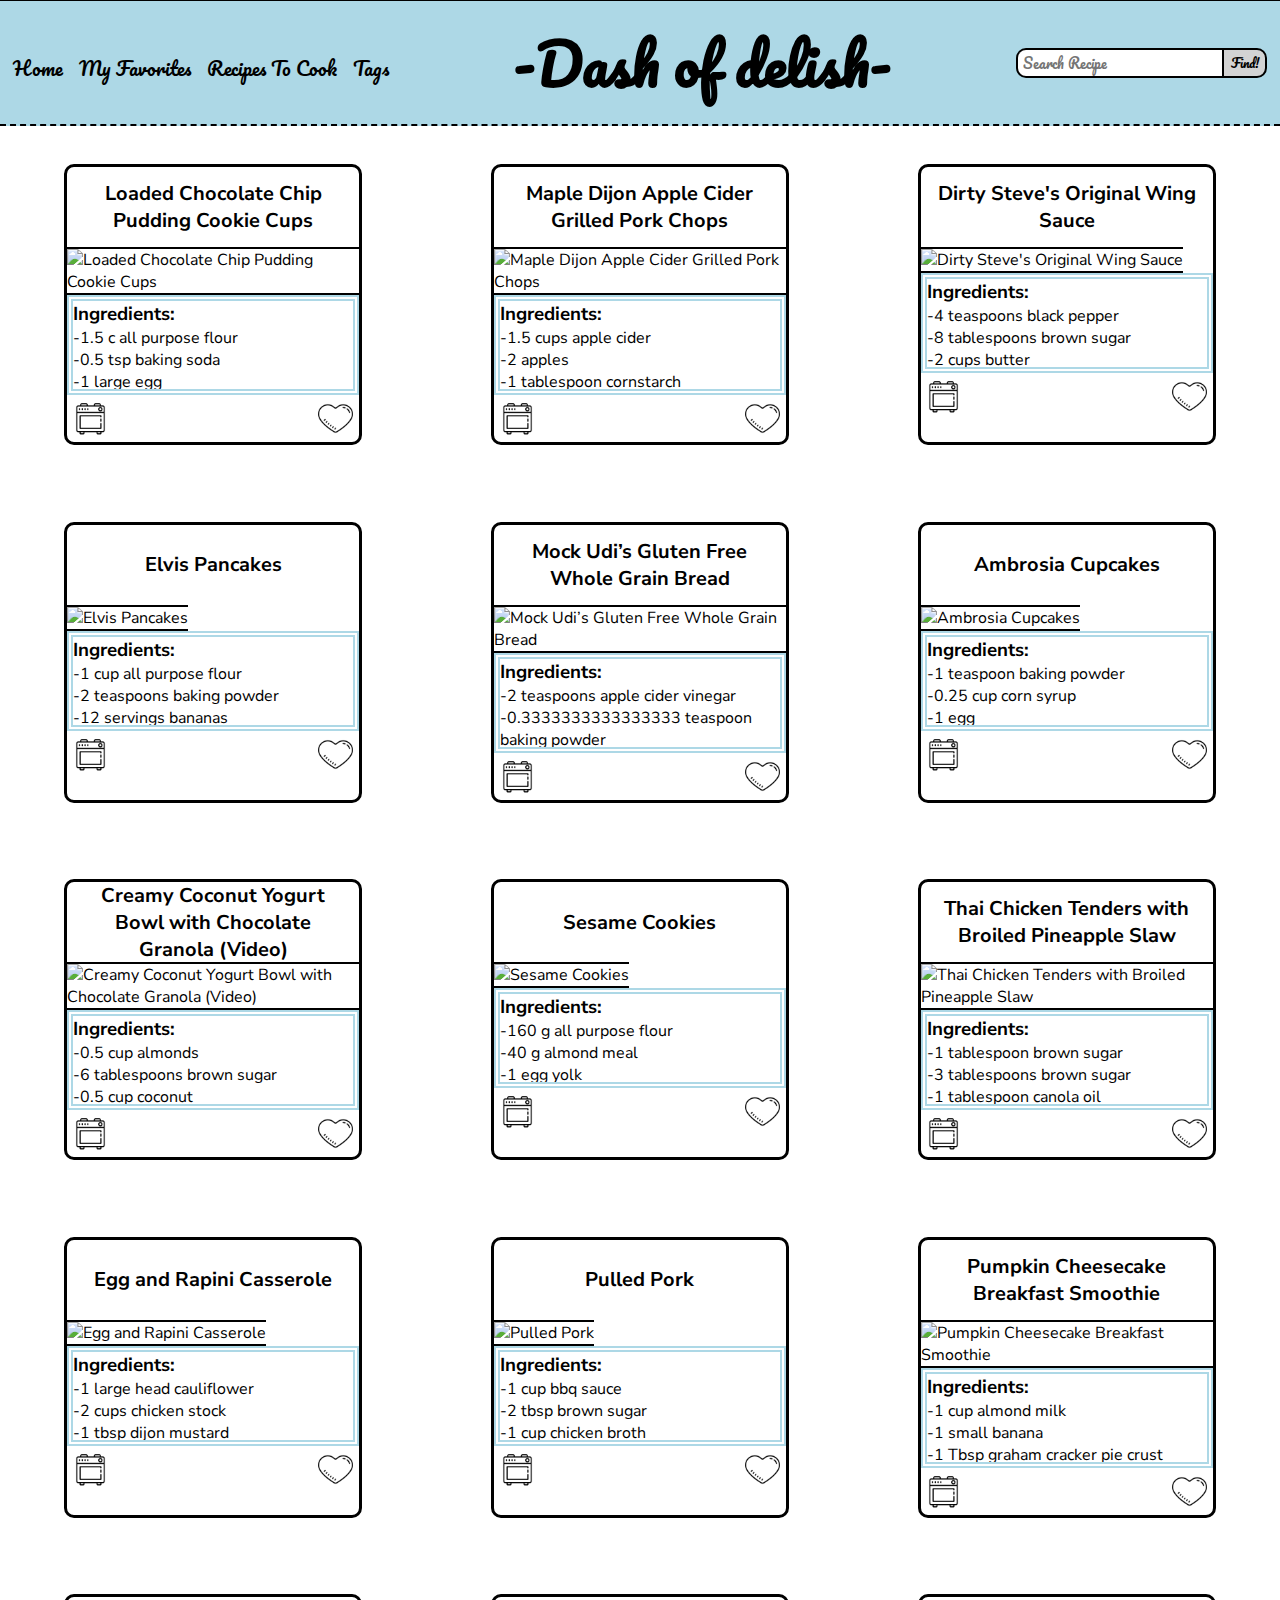
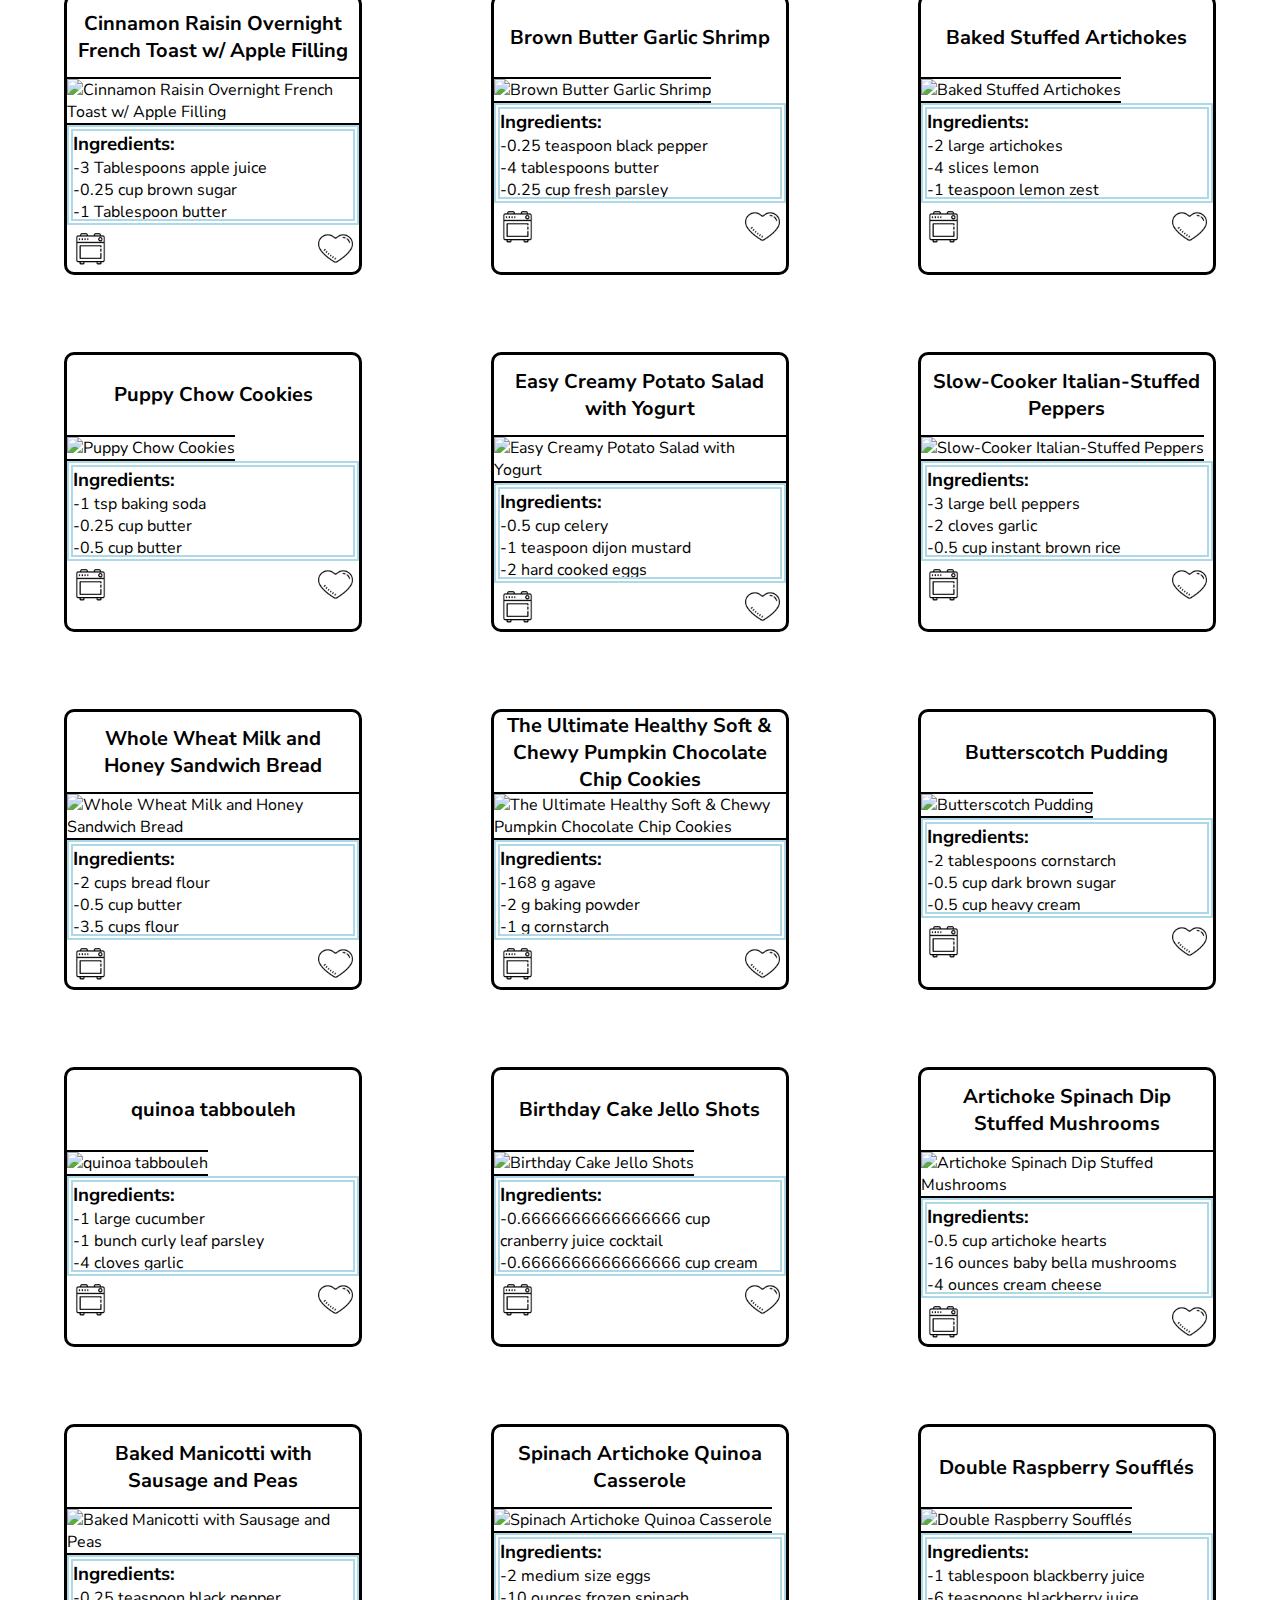
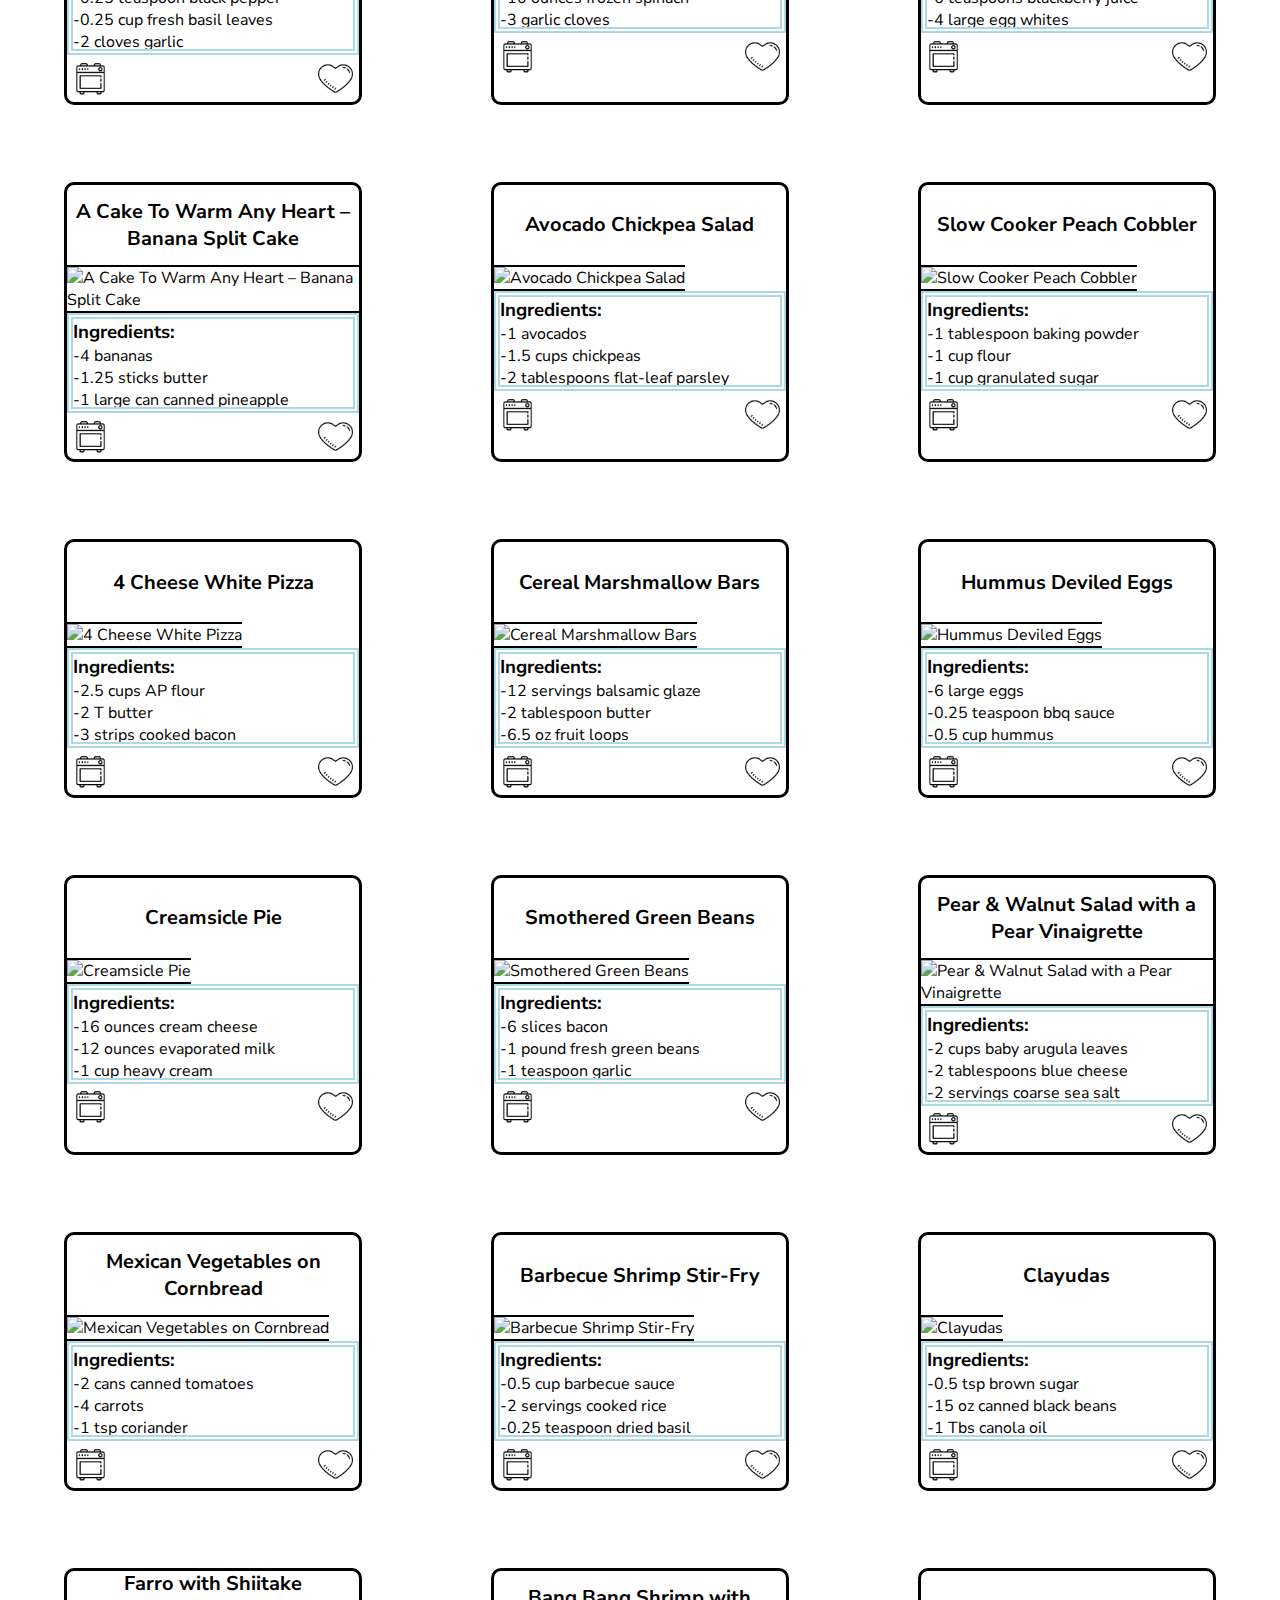
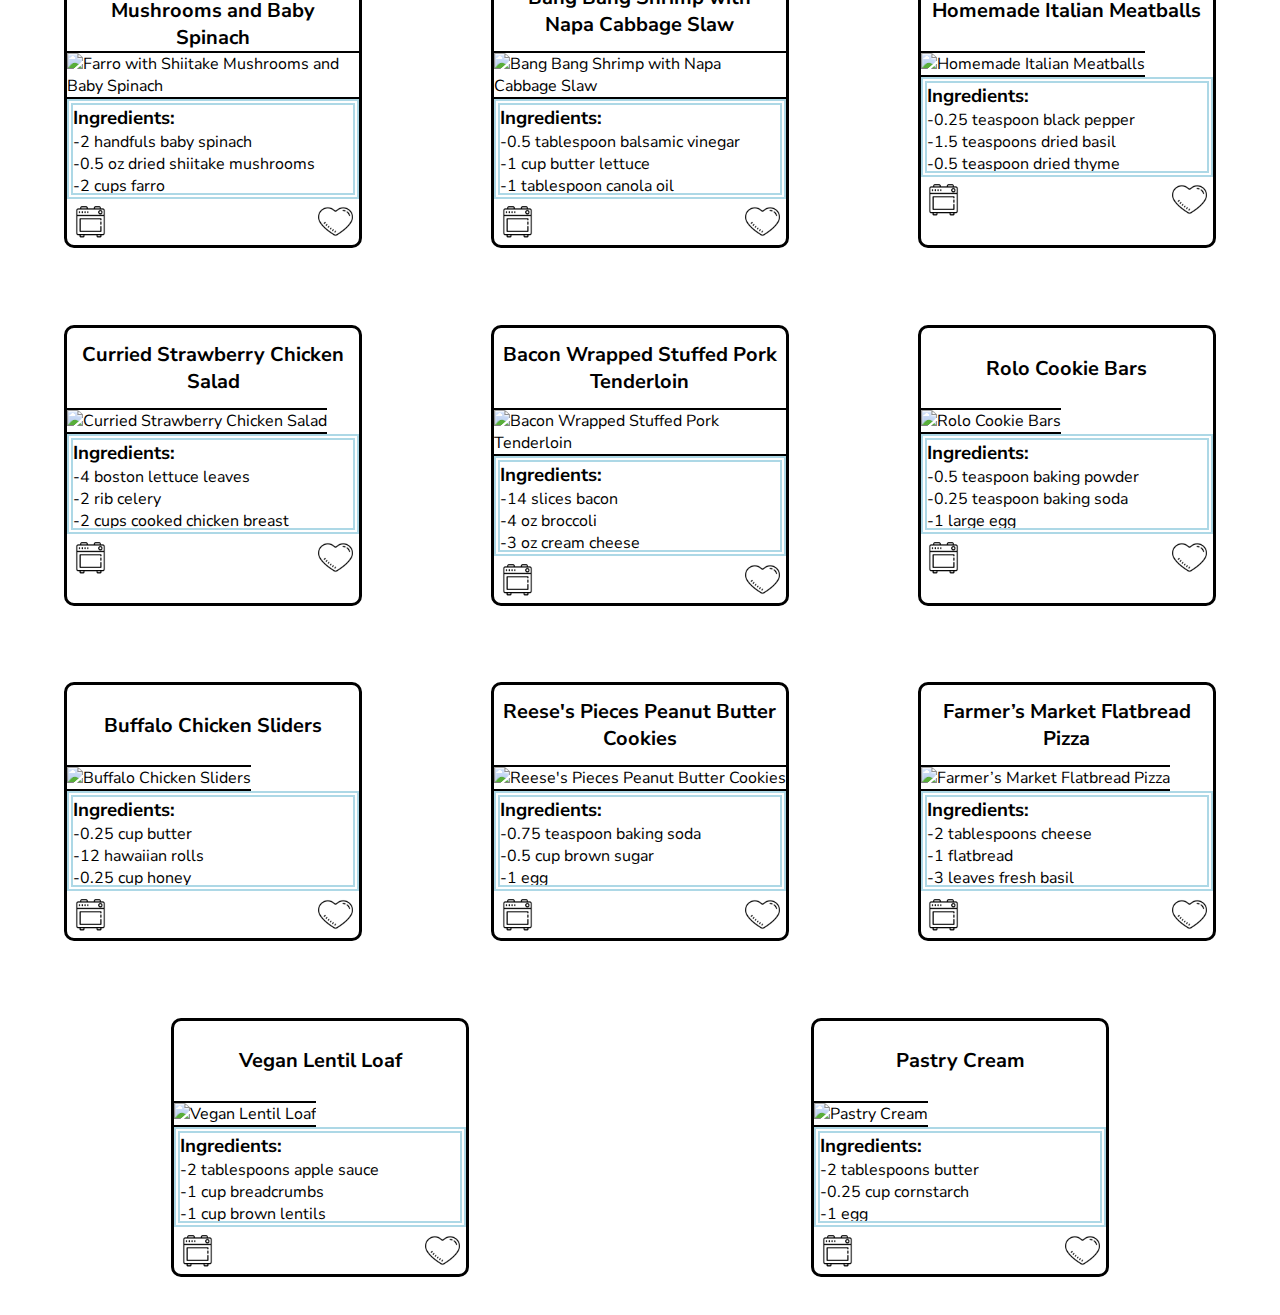
==== commit b267885a: "Add functionality to filter tags" ====
--- a/src/index.html
+++ b/src/index.html
@@ -18,9 +18,6 @@
       <div class="dropdown">
         <button class="tag-page-button">Tags</button>
         <div class="dropdown-content">
-          <li><button class="tag-button" id="${tag}">Hey</button></li>
-          <li><button class="tag-button" id="${tag}">Hello</button></li>
-          <li><button class="tag-button" id="${tag}">Howdy</button></li>
         </div>
       </div>
     </div>
--- a/src/styles.css
+++ b/src/styles.css
@@ -17,8 +17,9 @@
 }
 
 h1 {
-  font-size: 280%;
-  font-family: "Pacifico", "cursive";
+  font-size: 350%;
+  font-family: "Pacifico", "cursive";
+  padding: 1%;
 }
 
 .user-input {
@@ -27,15 +28,18 @@
 }
 
 .user-header {
-  width: 20%;
+  width: 30%;
+  height: 20px;
   display: flex;
   justify-content: space-between;
+  padding-top: 4%;
 }
 
 .home-page-button,
 .favorite-page-button,
-.to-cook-page-button {
-  font-size: 100%;
+.to-cook-page-button,
+.tag-page-button {
+  font-size: 120%;
   background-color: lightblue;
   border: none;
   font-family: "Pacifico", "cursive";
@@ -45,6 +49,25 @@
 .favorite-page-button:hover,
 .to-cook-page-button:hover  {
   text-decoration: underline;
+}
+
+.dropdpwn {
+  position: relative;
+  display: inline-block;
+}
+
+.dropdown-content {
+  display: none;
+  position: absolute;
+  background-color: #f1f1f1;
+  min-width: 120px;
+  box-shadow: 0px 8px 16px 0px rgba(0,0,0,0.2);
+  z-index: 1;
+}
+
+.dropdown:hover
+.dropdown-content {
+  display: block;
 }
 
 .search-header {
@@ -61,6 +84,7 @@
   width: 100%;
   height: 30px;
   font-family: "Pacifico", "cursive";
+  border-right: 0px;
 }
 
 .search-button {
@@ -136,7 +160,7 @@
 
 .this-cook-button,
 .this-favorite-button {
-    width: 10%;
+  width: 10%;
   height: 30px;
   background-repeat: no-repeat;
   background-size: contain;
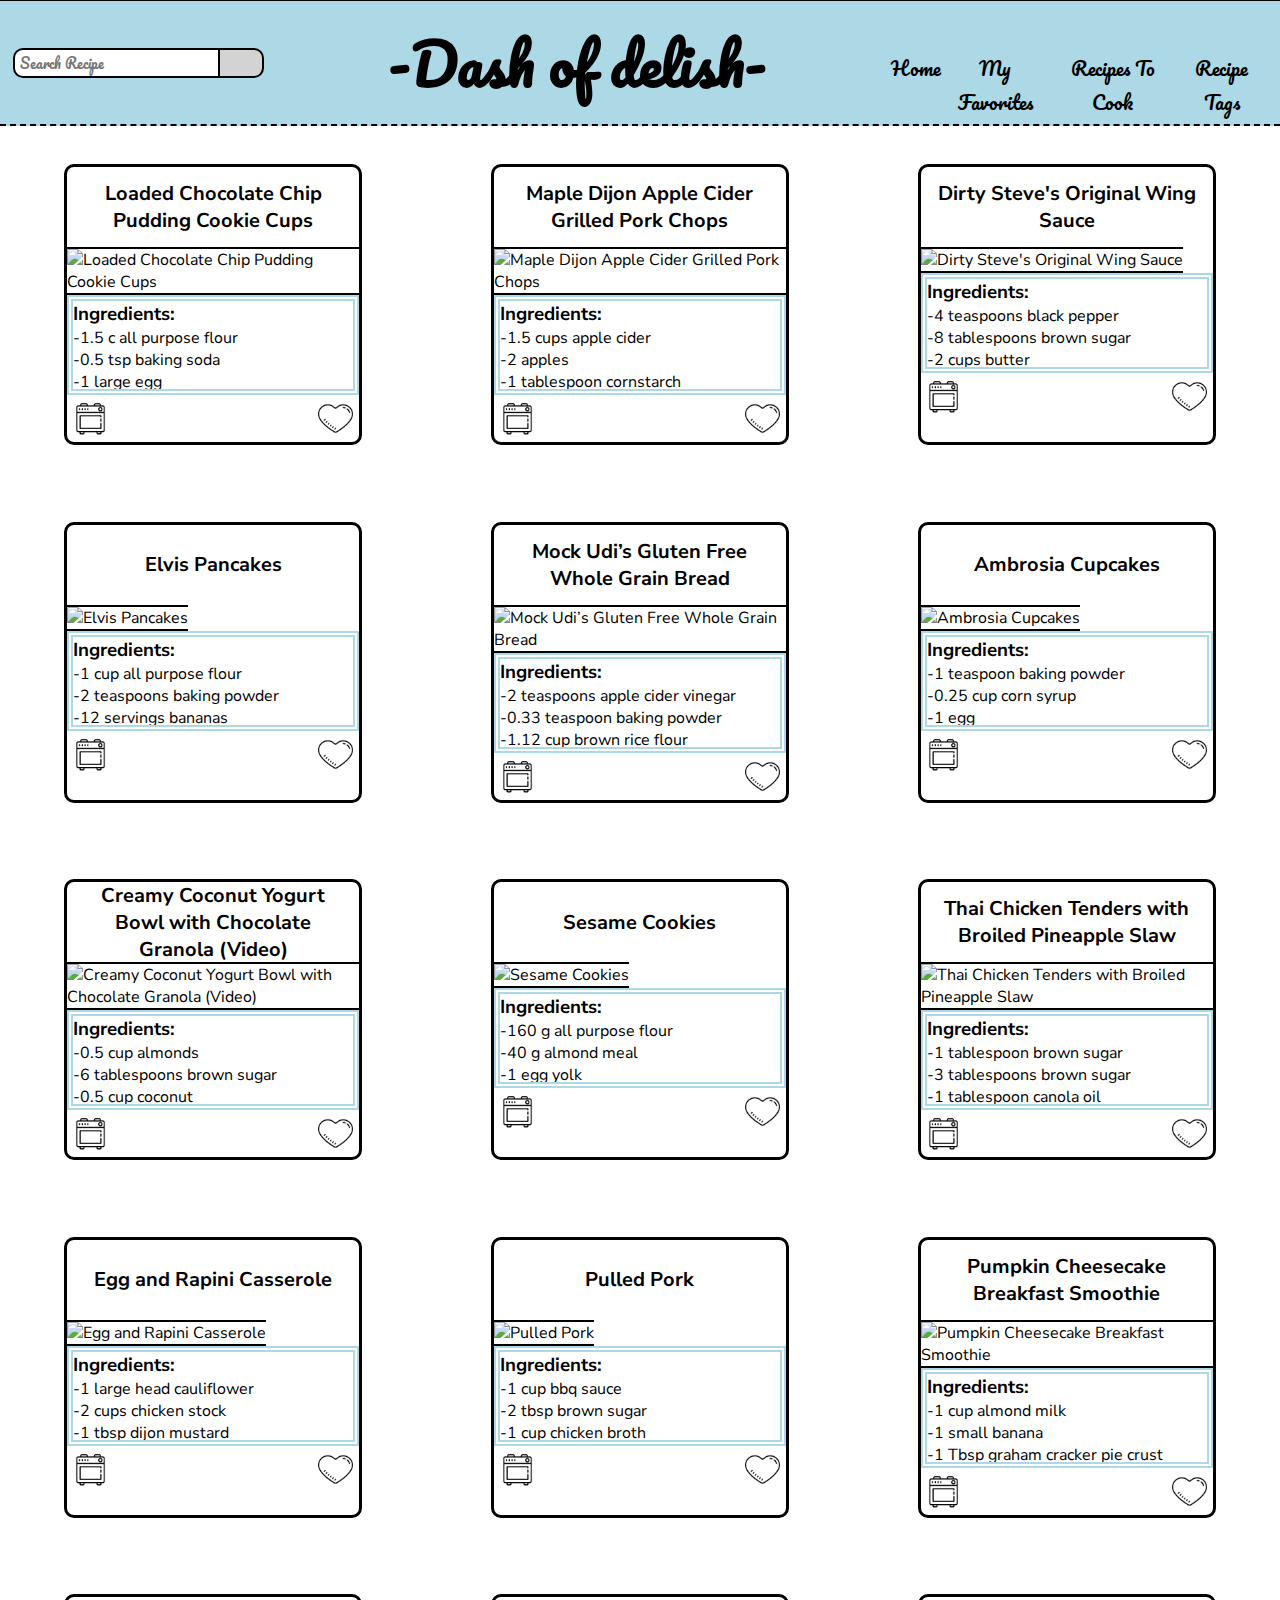
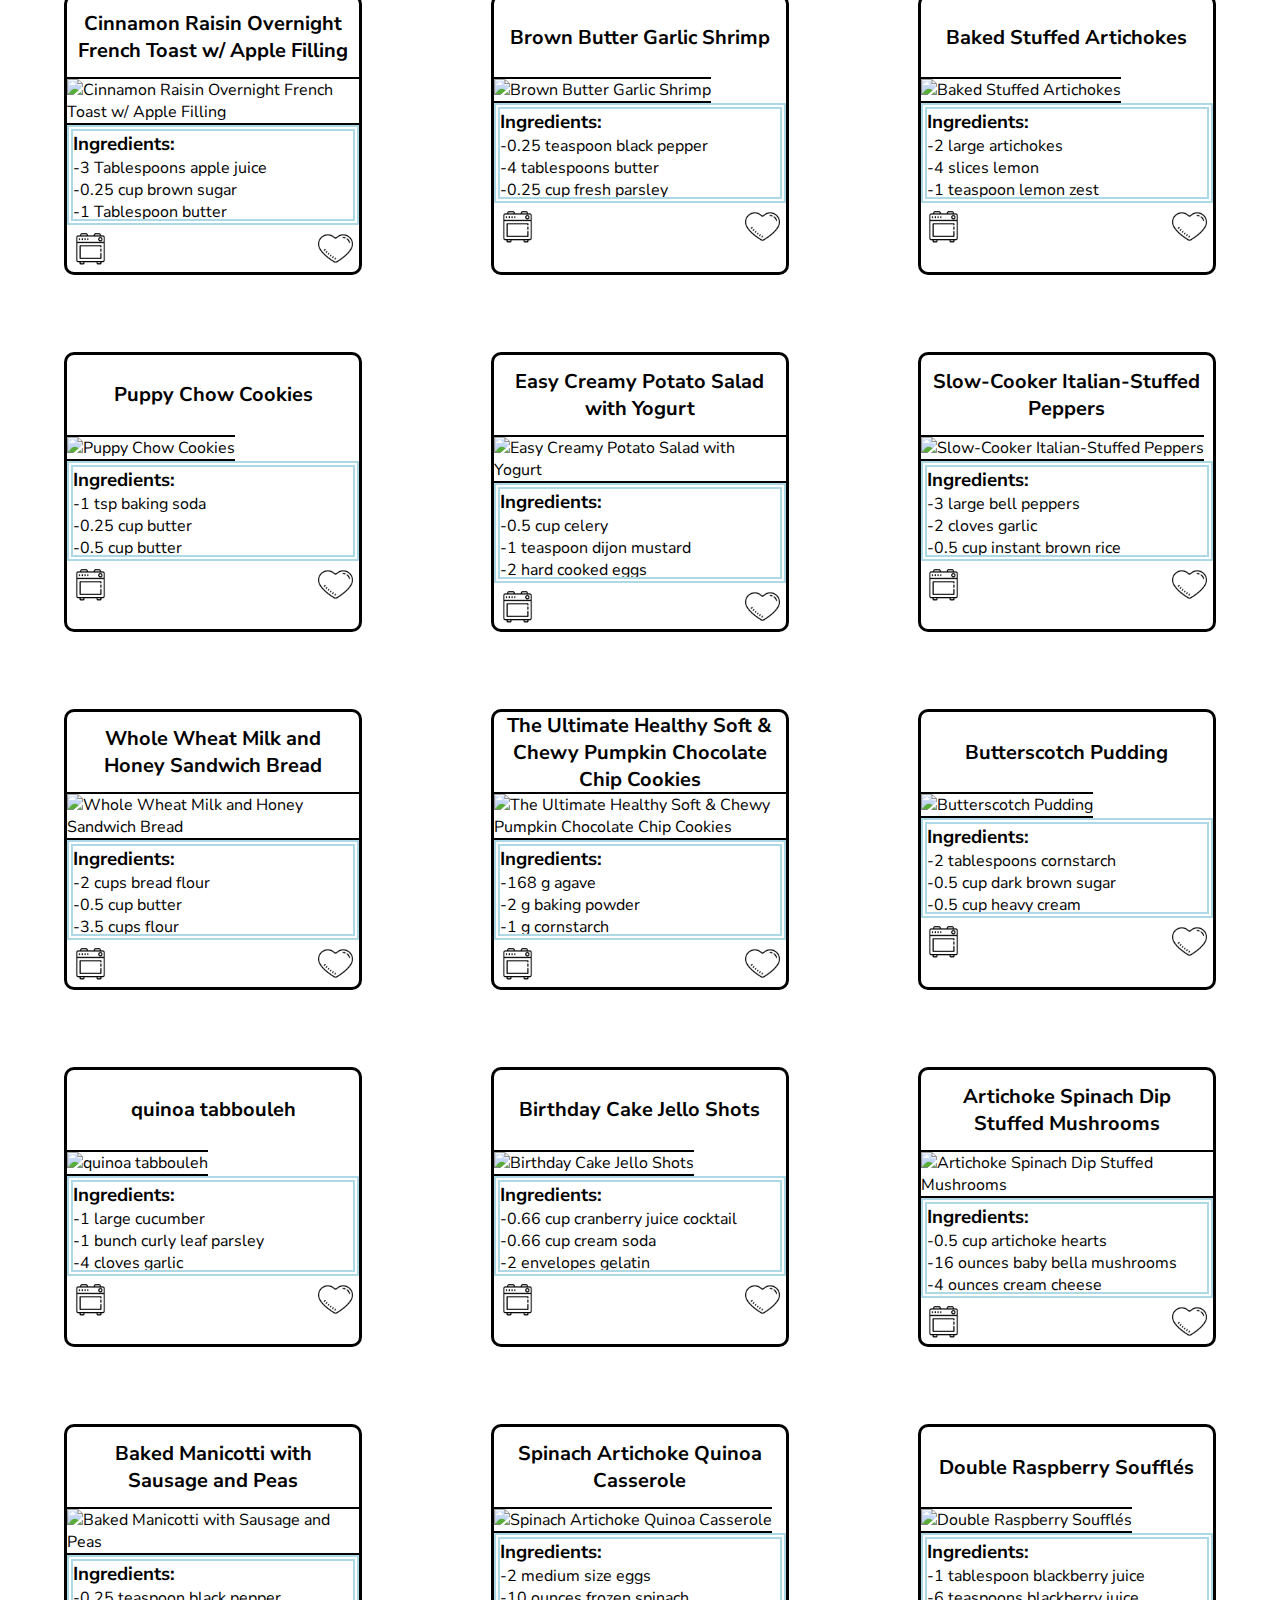
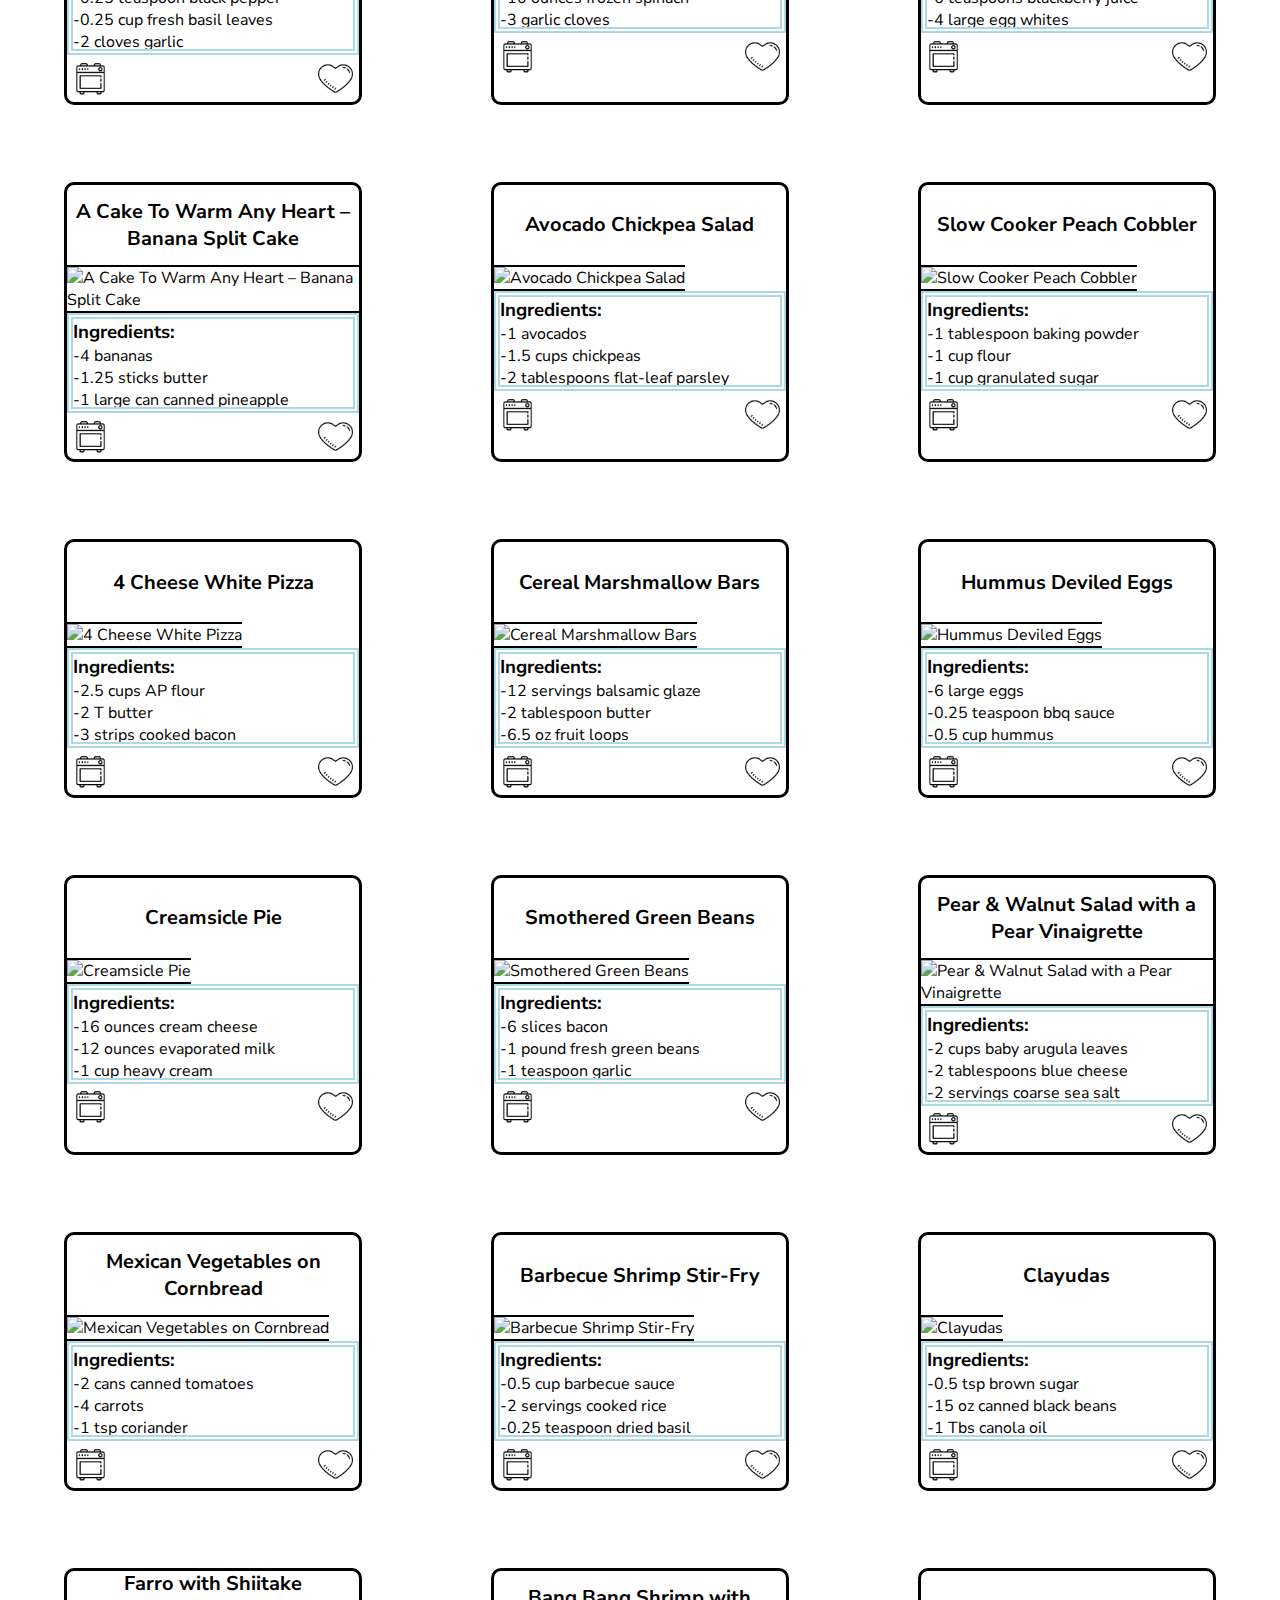
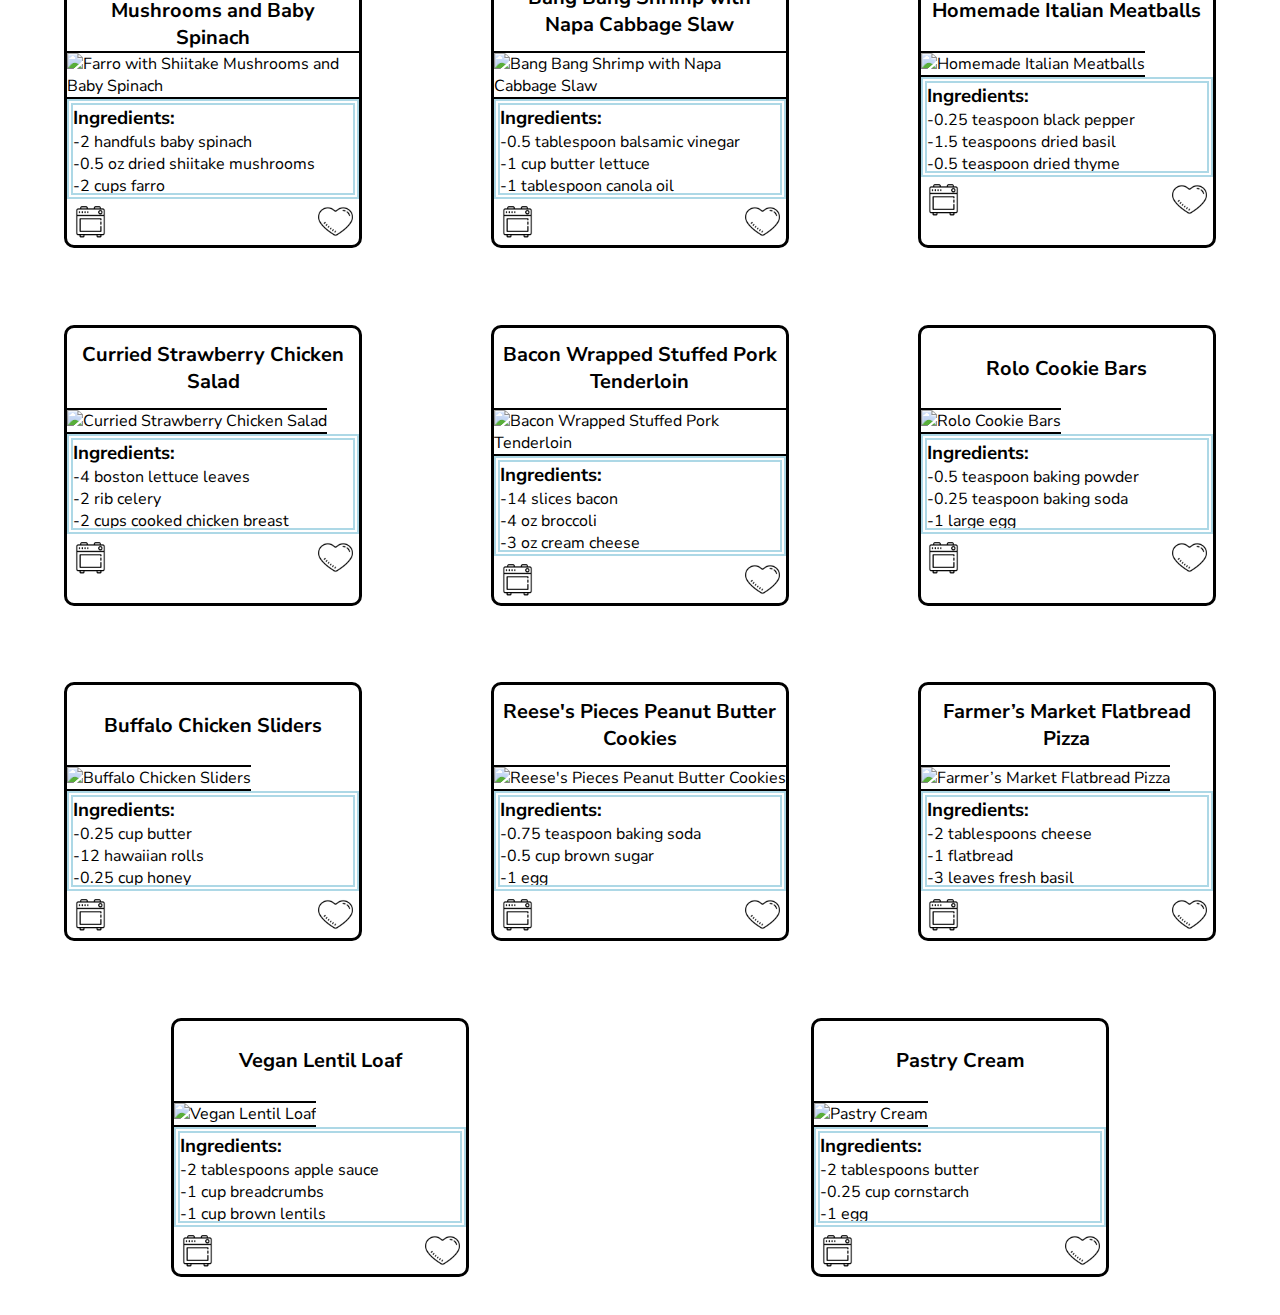
==== commit c4d8e5dc: "Change header elements around" ====
--- a/src/index.html
+++ b/src/index.html
@@ -6,25 +6,25 @@
   <link href="https://fonts.googleapis.com/css?family=Abel|Nanum+Gothic|Nunito+Sans|Pacifico&display=swap" rel="stylesheet">
   <link href="https://fonts.googleapis.com/css?family=Pacifico&display=swap" rel="stylesheet">
   <meta charset="UTF-8">
-  <title>Whats Cookin</title>
+  <title>Dash of delish</title>
 </head>
 
 <body>
   <header>
+    <div class="search-header">
+      <input class="search-input" type="text" placeholder="Search Recipe">
+      <button class="search-button" type="button"></button>
+    </div>
+    <h1>-Dash of delish-</h1>
     <div class="user-header">
       <button class="home-page-button">Home</button>
       <button class="favorite-page-button">My Favorites</button>
       <button class="to-cook-page-button">Recipes To Cook</button>
       <div class="dropdown">
-        <button class="tag-page-button">Tags</button>
+        <button class="tag-page-button">Recipe Tags</button>
         <div class="dropdown-content">
         </div>
       </div>
-    </div>
-    <h1>-Dash of delish-</h1>
-    <div class="search-header">
-      <input class="search-input" type="text" placeholder="Search Recipe">
-      <button class="search-button" type="button">Find!</button>
     </div>
   </header>
   <main class="recipe-card-section">
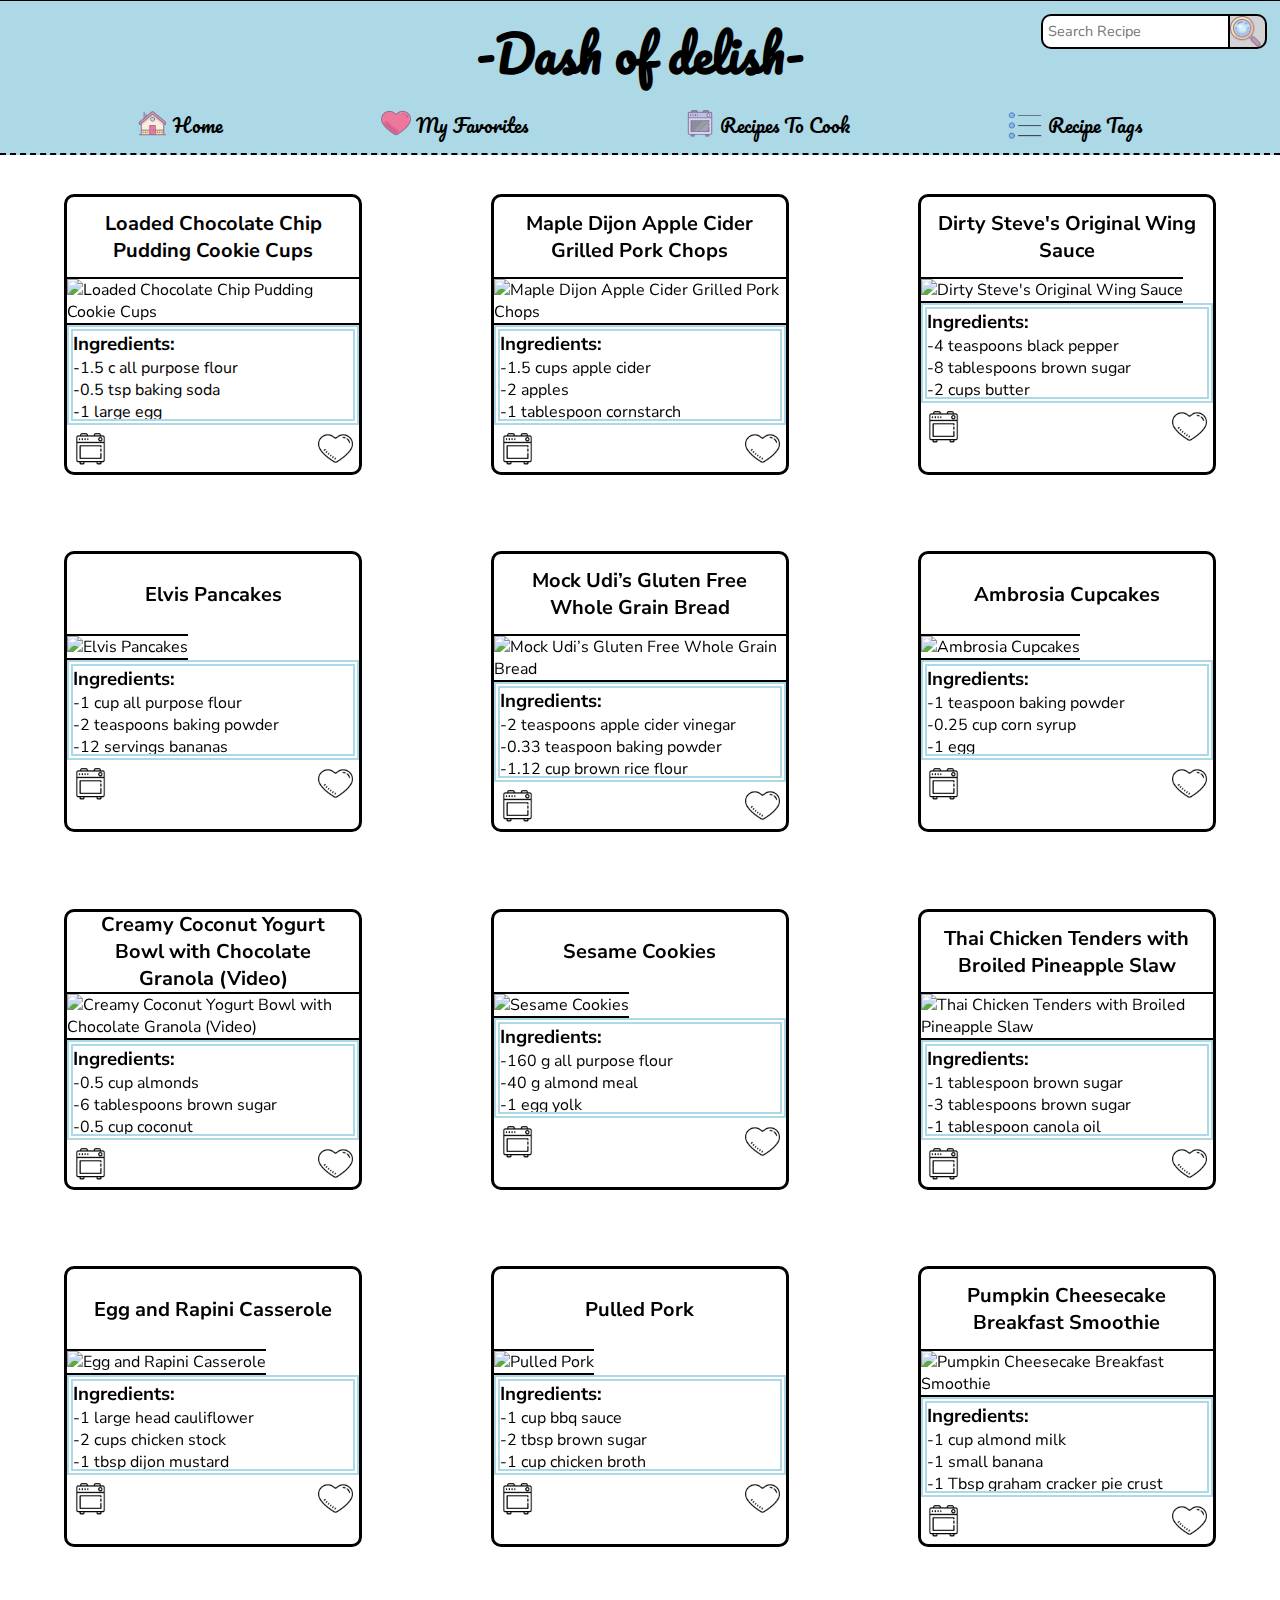
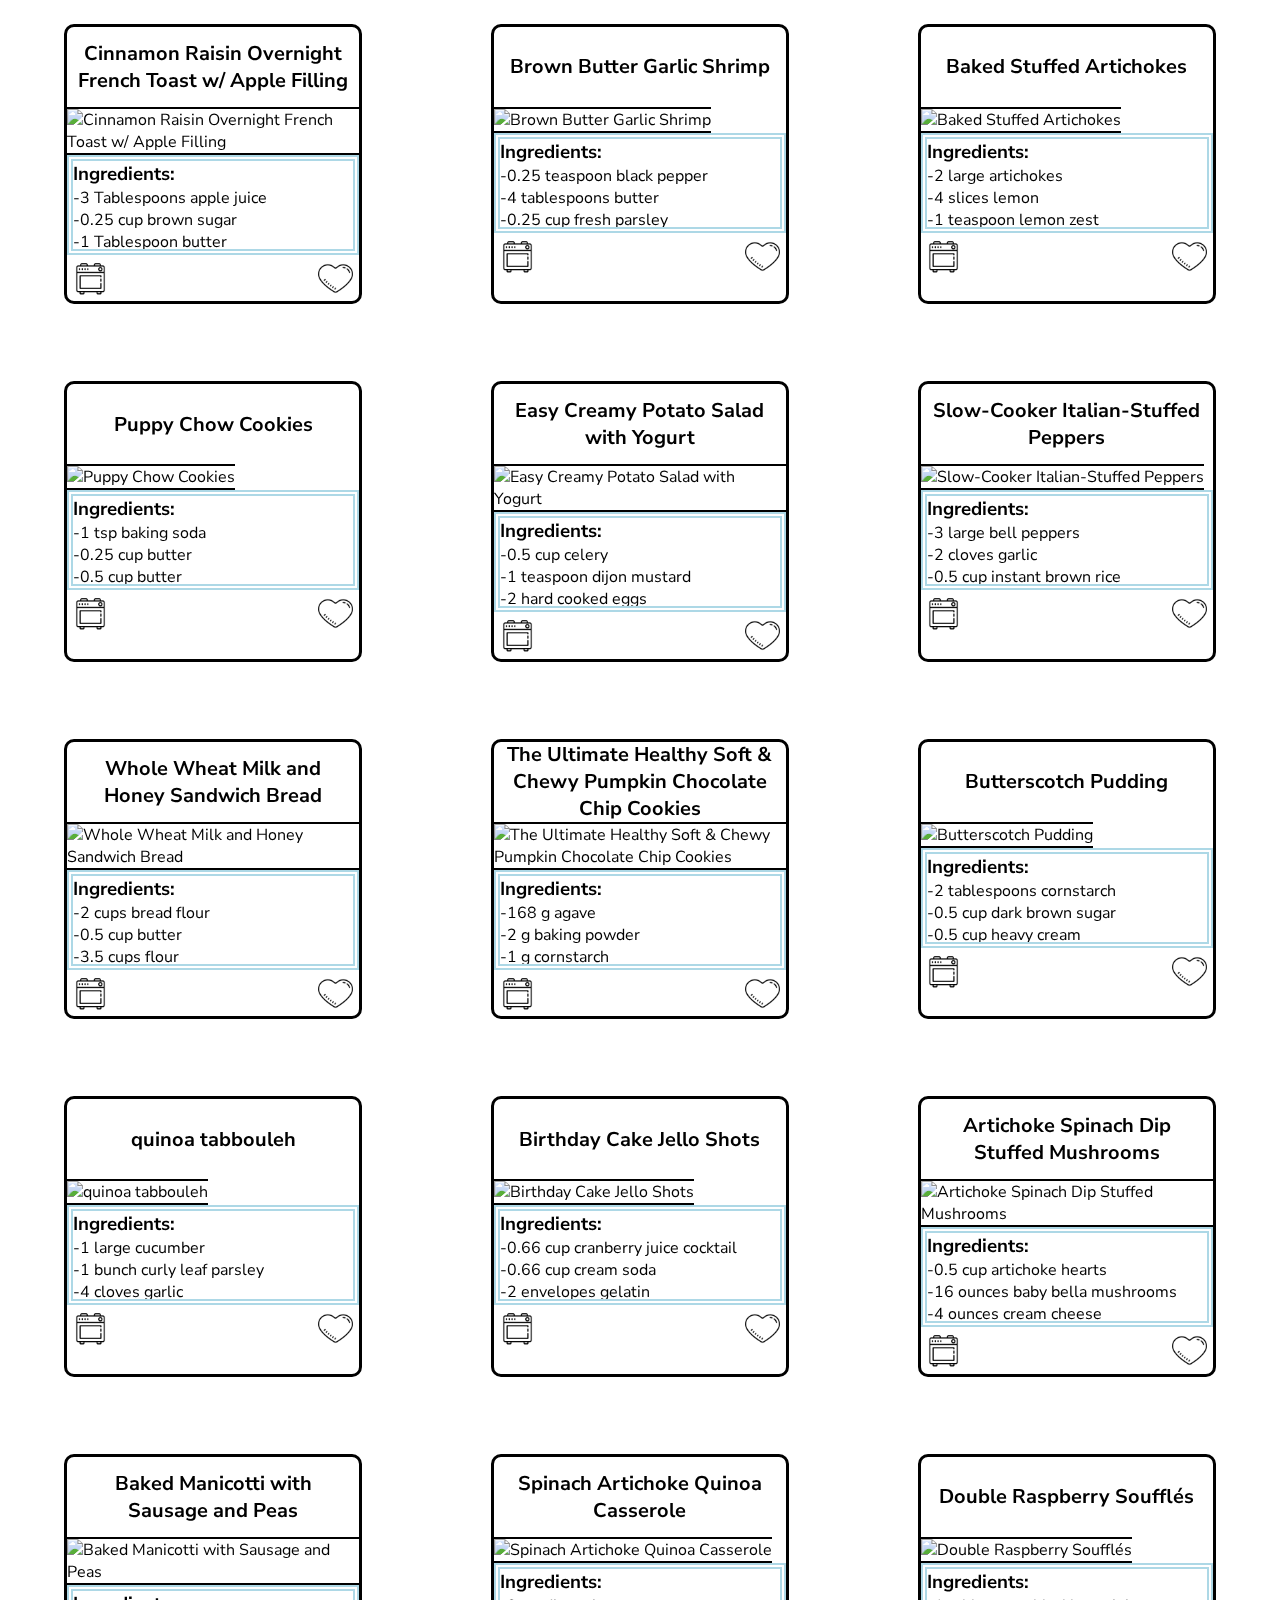
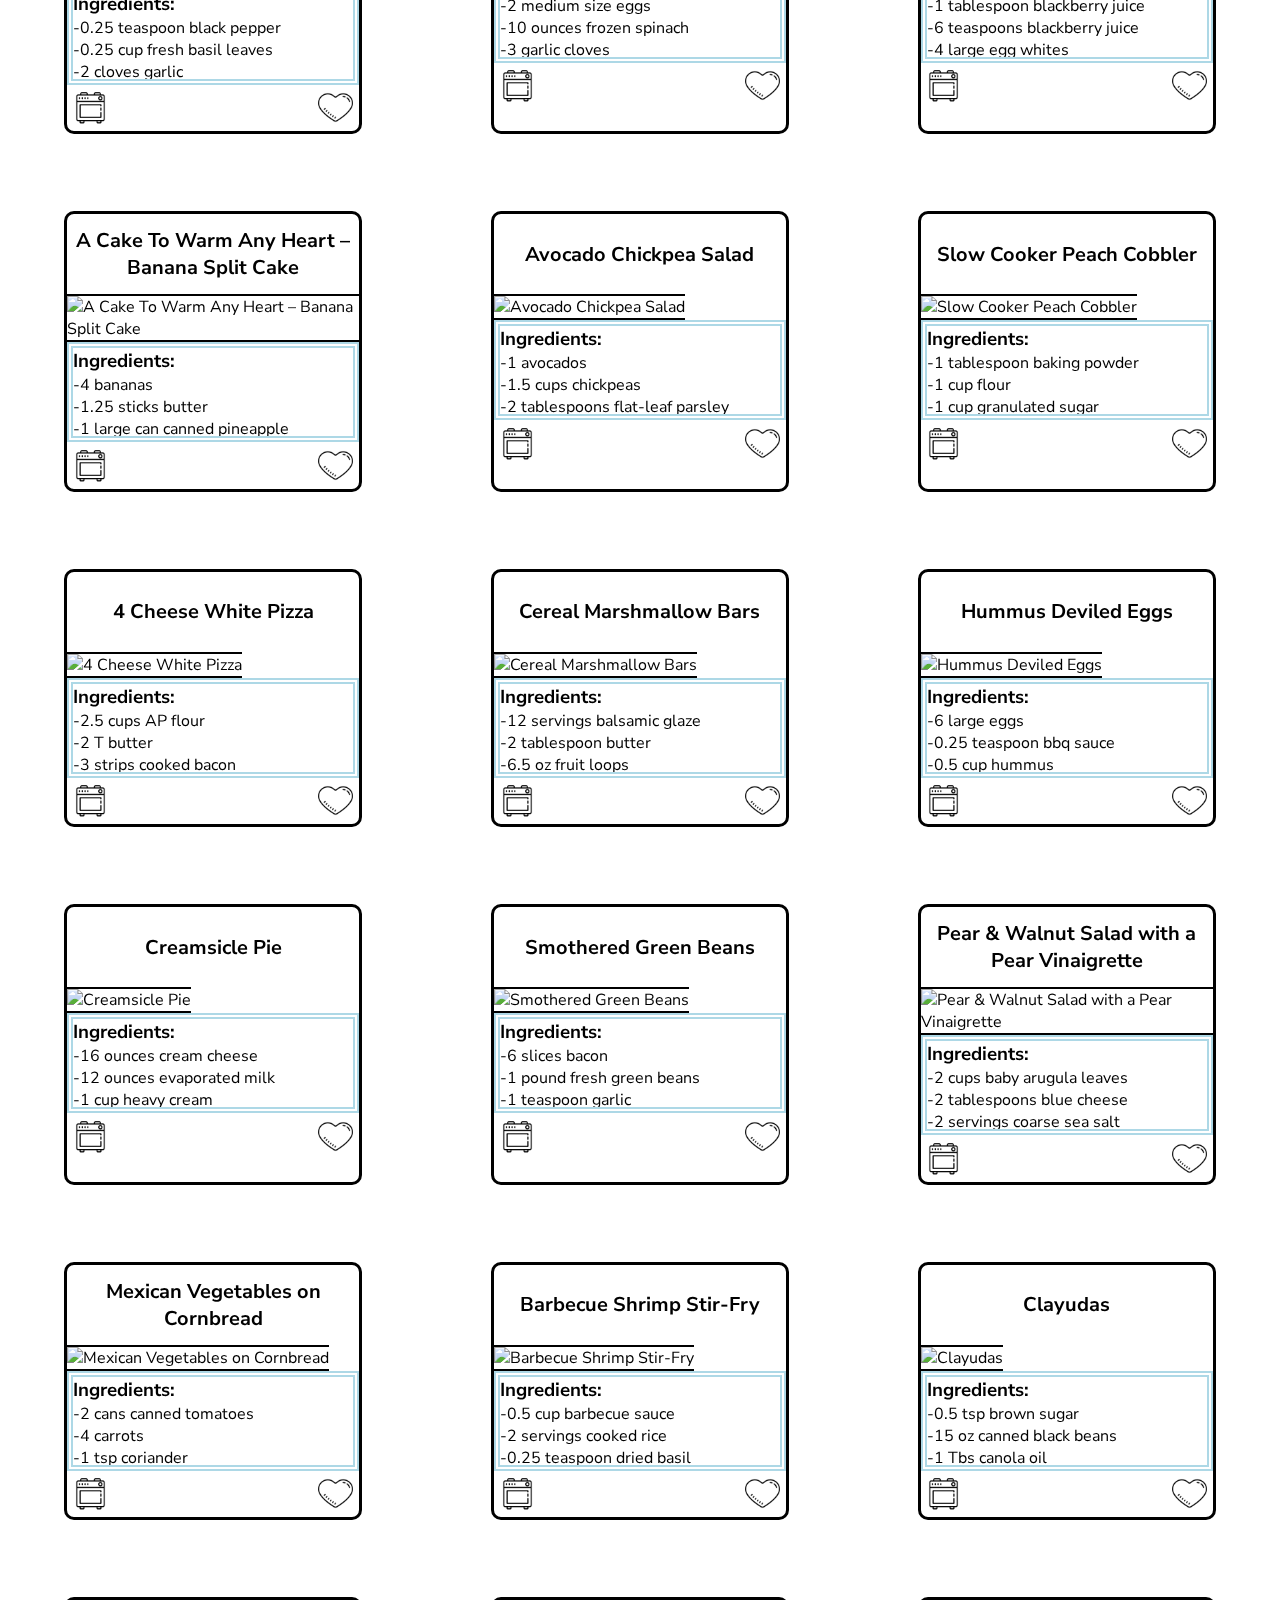
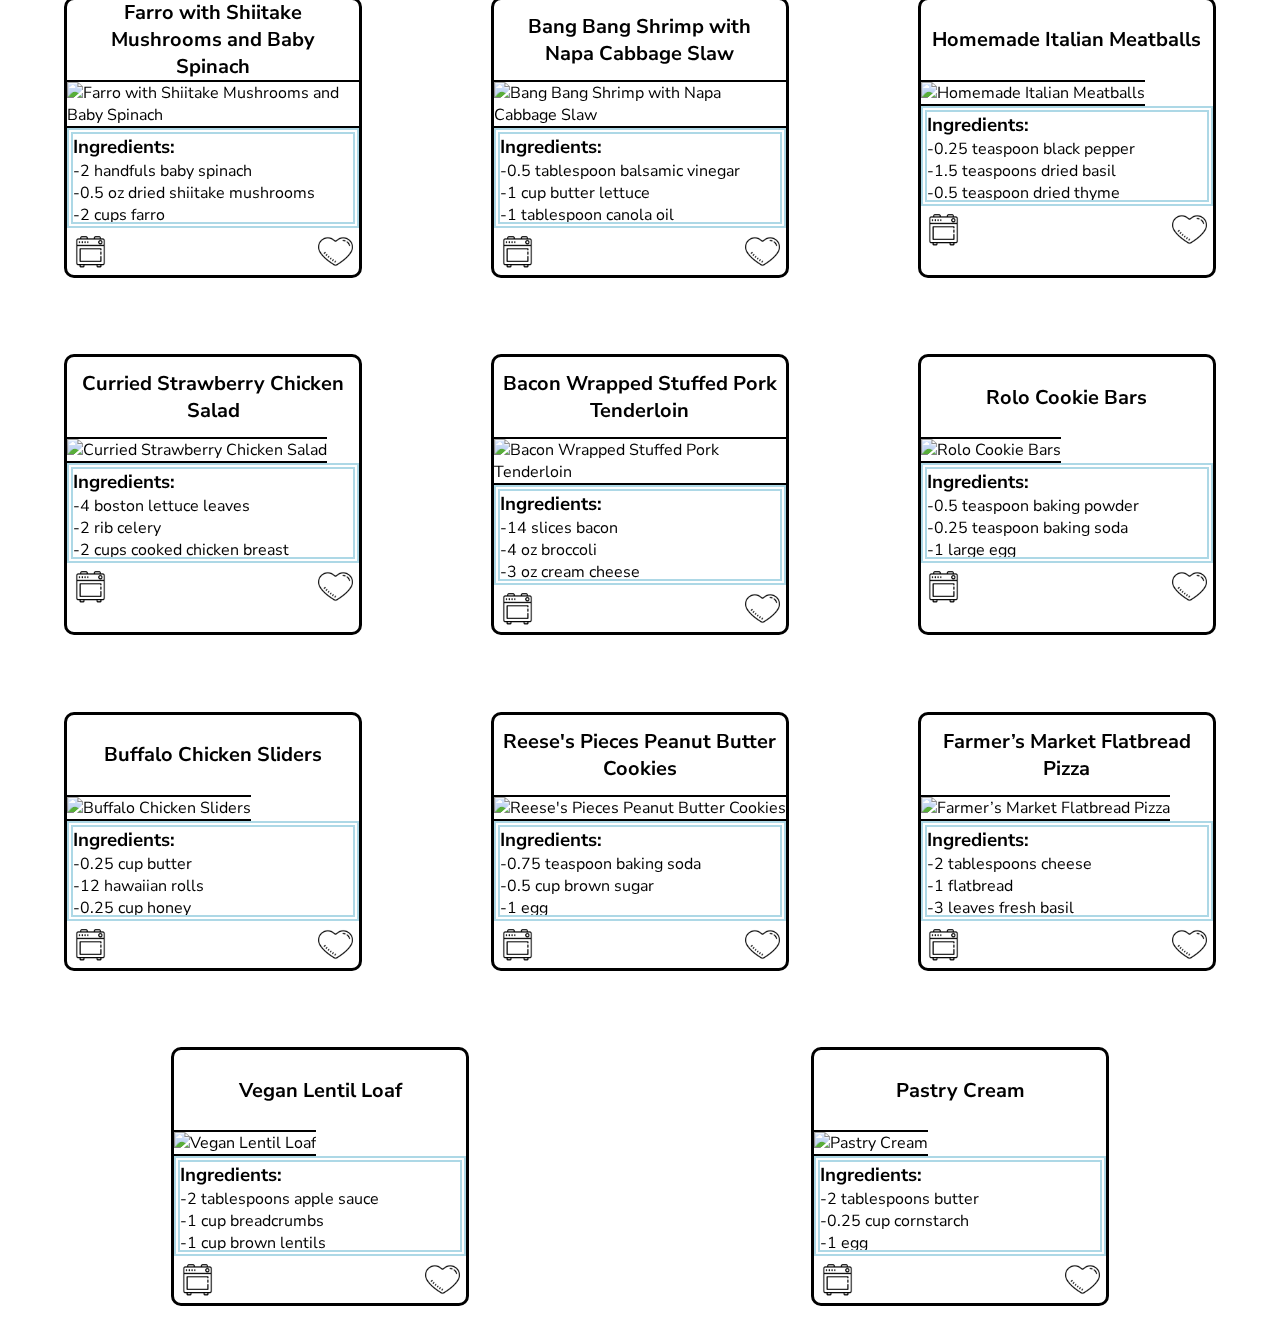
==== commit 54175df0: "Alphbetize script.js" ====
--- a/src/index.html
+++ b/src/index.html
@@ -1,6 +1,5 @@
 <!DOCTYPE html>
 <html>
-
 <head>
   <link rel="stylesheet" href="styles.css">
   <link href="https://fonts.googleapis.com/css?family=Abel|Nanum+Gothic|Nunito+Sans|Pacifico&display=swap" rel="stylesheet">
@@ -8,7 +7,6 @@
   <meta charset="UTF-8">
   <title>Dash of delish</title>
 </head>
-
 <body>
   <header>
     <div class="search-header">
@@ -29,8 +27,6 @@
   </header>
   <main class="recipe-card-section">
   </main>
-
-
   <script type="text/javascript" src="../data/users.js"></script>
   <script type="text/javascript" src="../data/recipes.js"></script>
   <script type="text/javascript" src="../data/ingredients.js"></script>
@@ -39,5 +35,4 @@
   <script type="text/javascript" src="./user-class.js"></script>
   <script type="text/javascript" src="./scripts.js"></script>
 </body>
-
 </html>
--- a/src/styles.css
+++ b/src/styles.css
@@ -9,17 +9,22 @@
 }
 
 header {
-  display: flex;
-  justify-content: space-between;
   background-color: lightblue;
   border-bottom: 2px dashed;
+  display: flex;
+  flex-direction: column;
+  justify-content: space-between;
+  overflow: auto;
   padding: 0% 1%;
 }
 
 h1 {
-  font-size: 350%;
+  flex: none;
   font-family: "Pacifico", "cursive";
+  font-size: 300%;
   padding: 1%;
+  margin-left: auto;
+  margin-right: auto;
 }
 
 .user-input {
@@ -28,41 +33,67 @@
 }
 
 .user-header {
-  width: 30%;
+  display: flex;
   height: 20px;
-  display: flex;
-  justify-content: space-between;
-  padding-top: 4%;
-}
-
+  justify-content: space-between;
+  margin-bottom: 2%;
+  padding: 0% 10%;
+}
+
+.favorite-page-button,
 .home-page-button,
+.tag-page-button,
+.to-cook-page-button {
+  background-repeat: no-repeat;
+  background-size: contain;
+  padding-bottom: 30px;
+  padding-left: 35px;
+}
+
+.tag-page-button {
+  padding-bottom: 0px;
+  padding-left: 40px;
+}
+
 .favorite-page-button,
+.home-page-button,
 .to-cook-page-button,
 .tag-page-button {
-  font-size: 120%;
   background-color: lightblue;
   border: none;
   font-family: "Pacifico", "cursive";
-}
-
+  font-size: 120%;
+}
+
+.favorite-page-button:hover,
 .home-page-button:hover,
-.favorite-page-button:hover,
+.tag-page-button:hover,
 .to-cook-page-button:hover  {
   text-decoration: underline;
 }
 
 .dropdpwn {
+  display: inline-block;
   position: relative;
-  display: inline-block;
 }
 
 .dropdown-content {
+  background-color: #f1f1f1;
+  border: 1px solid;
+  border-radius: 10px;
+  box-shadow: 0px 8px 16px 0px rgba(0,0,0,0.2);
   display: none;
+  min-width: 120px;
+  padding: 1%;
   position: absolute;
+  z-index: 1;
+}
+
+.tag-button {
   background-color: #f1f1f1;
-  min-width: 120px;
-  box-shadow: 0px 8px 16px 0px rgba(0,0,0,0.2);
-  z-index: 1;
+  border: none;
+  font-size: 17px;
+  margin-bottom: 5px;
 }
 
 .dropdown:hover
@@ -72,71 +103,75 @@
 
 .search-header {
   display: flex;
+  justify-content: space-between;
+  margin-bottom: -5%;
+  margin-left: 81%;
+  padding: 1%;
   width: 20%;
-  align-items: center;
 }
 
 .search-input {
   border: 2px solid;
   border-radius: 10px 0px 0px 10px;
+  border-right: 0px;
   font-size: 90%;
+  height: 35px;
   padding: 2%;
   width: 100%;
-  height: 30px;
-  font-family: "Pacifico", "cursive";
-  border-right: 0px;
 }
 
 .search-button {
   background-color: lightgray;
+  background-image: url("../assets/icons8-search-64.png");
+  background-repeat: no-repeat;
+  background-size: contain;
   border: 2px solid;
   border-radius: 0px 10px 10px 0px;
-  height: 30px;
-  width: 55px;
-  font-family: "Pacifico", "cursive";
+  height: 35px;
+  width: 47px;
 }
 
 main {
   display: flex;
+  flex-wrap: wrap;
   justify-content: space-around;
-  flex-wrap: wrap;
 }
 
 article {
+  background-color: white;
+  border: 3px solid;
+  border-radius: 10px;
   height: auto;
+  margin: 3% 1%;
+  overflow-wrap: break-word;
   width: 298px;
-  overflow-wrap: break-word;
-  margin: 3% 1%;
-  border: 3px solid;
-  background-color: white;
-  border-radius: 10px;
 }
 
 .food-image {
+  border-bottom: 2px solid;
+  border-top: 2px solid;
+  height: 250px;
+  object-fit: cover;
   width: 292px;
-  height: 290px;
-  object-fit: cover;
-  border-top: 2px solid;
-  border-bottom: 2px solid;
 }
 
 .recipe-name {
+  align-items: center;
+  display: flex;
+  font-size: 20px;
+  font-weight: bold;
+  height: 80px;
   padding: 0% 3%;
-  font-weight: bold;
-  font-size: 20px;
+  justify-content: center;
+  overflow: scroll;
   text-align: center;
-  height: 80px;
-  display: flex;
+}
+
+.recipe-list {
+  border: 6px double lightblue;
+  height: 100px;
   overflow: scroll;
-  align-items: center;
-  justify-content: center;
-}
-
-.recipe-list {
-  height: 100px;
   width: 292px;
-  border: 6px double lightblue;
-  overflow: scroll;
 }
 
 .card-footer {
@@ -148,25 +183,14 @@
 .active-to-cook-button ,
 .cook-button,
 .favorite-button {
-  width: 10%;
-  height: 30px;
   background-repeat: no-repeat;
   background-size: contain;
   border: none;
+  cursor: pointer;
   margin: 2%;
-  cursor: pointer;
   padding: 6%;
 }
 
-.this-cook-button,
-.this-favorite-button {
-  width: 10%;
-  height: 30px;
-  background-repeat: no-repeat;
-  background-size: contain;
-  border: none;
-  margin: 2%;
-}
 
 .cook-button {
   background-image: url("../assets/icons8-cooker-50.png");
@@ -178,18 +202,28 @@
 
 }
 
-.active-favorite-button {
+.active-favorite-button,
+.favorite-page-button {
   background-image: url("../assets/icons8-heart-50-2.png");
 }
 
-.active-to-cook-button {
+.active-to-cook-button,
+.to-cook-page-button {
   background-image: url("../assets/icons8-cooker-50-2.png");
+}
+
+.home-page-button {
+  background-image: url("../assets/icons8-home-50.png");
+}
+
+.tag-page-button {
+  background-image: url("../assets/icons8-bulleted-list-50.png");
 }
 
 body {
   background-image: url("https://png.pngtree.com/png-vector/20190318/ourlarge/pngtree-food-doodle-seamless-pattern-png-image_858332.jpg");
+  background: linear-gradient( rgba(255, 255, 255, .7), rgba(255, 255, 255, 0.7)), url("https://png.pngtree.com/png-vector/20190318/ourlarge/pngtree-food-doodle-seamless-pattern-png-image_858332.jpg");
   background-repeat: repeat;
-  background: linear-gradient( rgba(255, 255, 255, .7), rgba(255, 255, 255, 0.7)), url("https://png.pngtree.com/png-vector/20190318/ourlarge/pngtree-food-doodle-seamless-pattern-png-image_858332.jpg");
   background-size: 300px;
   border-top: 1px solid;
   height: auto;
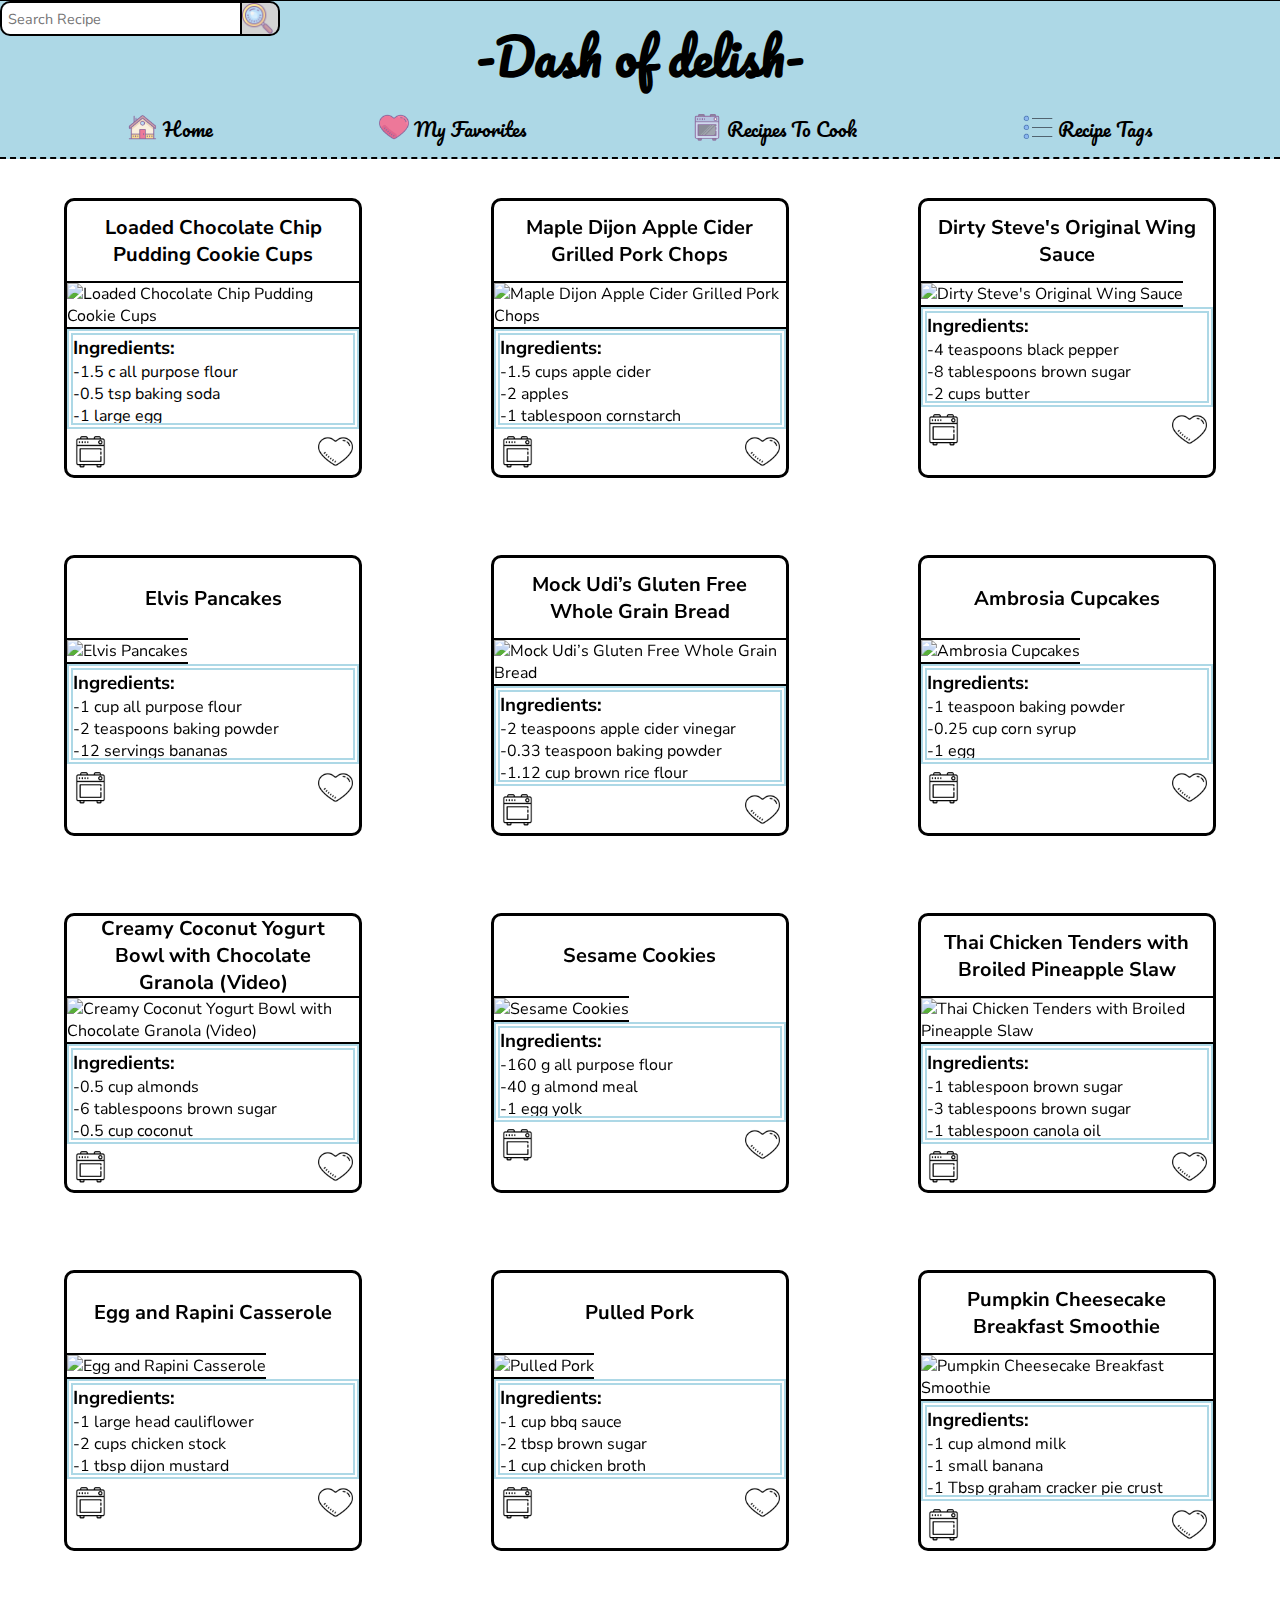
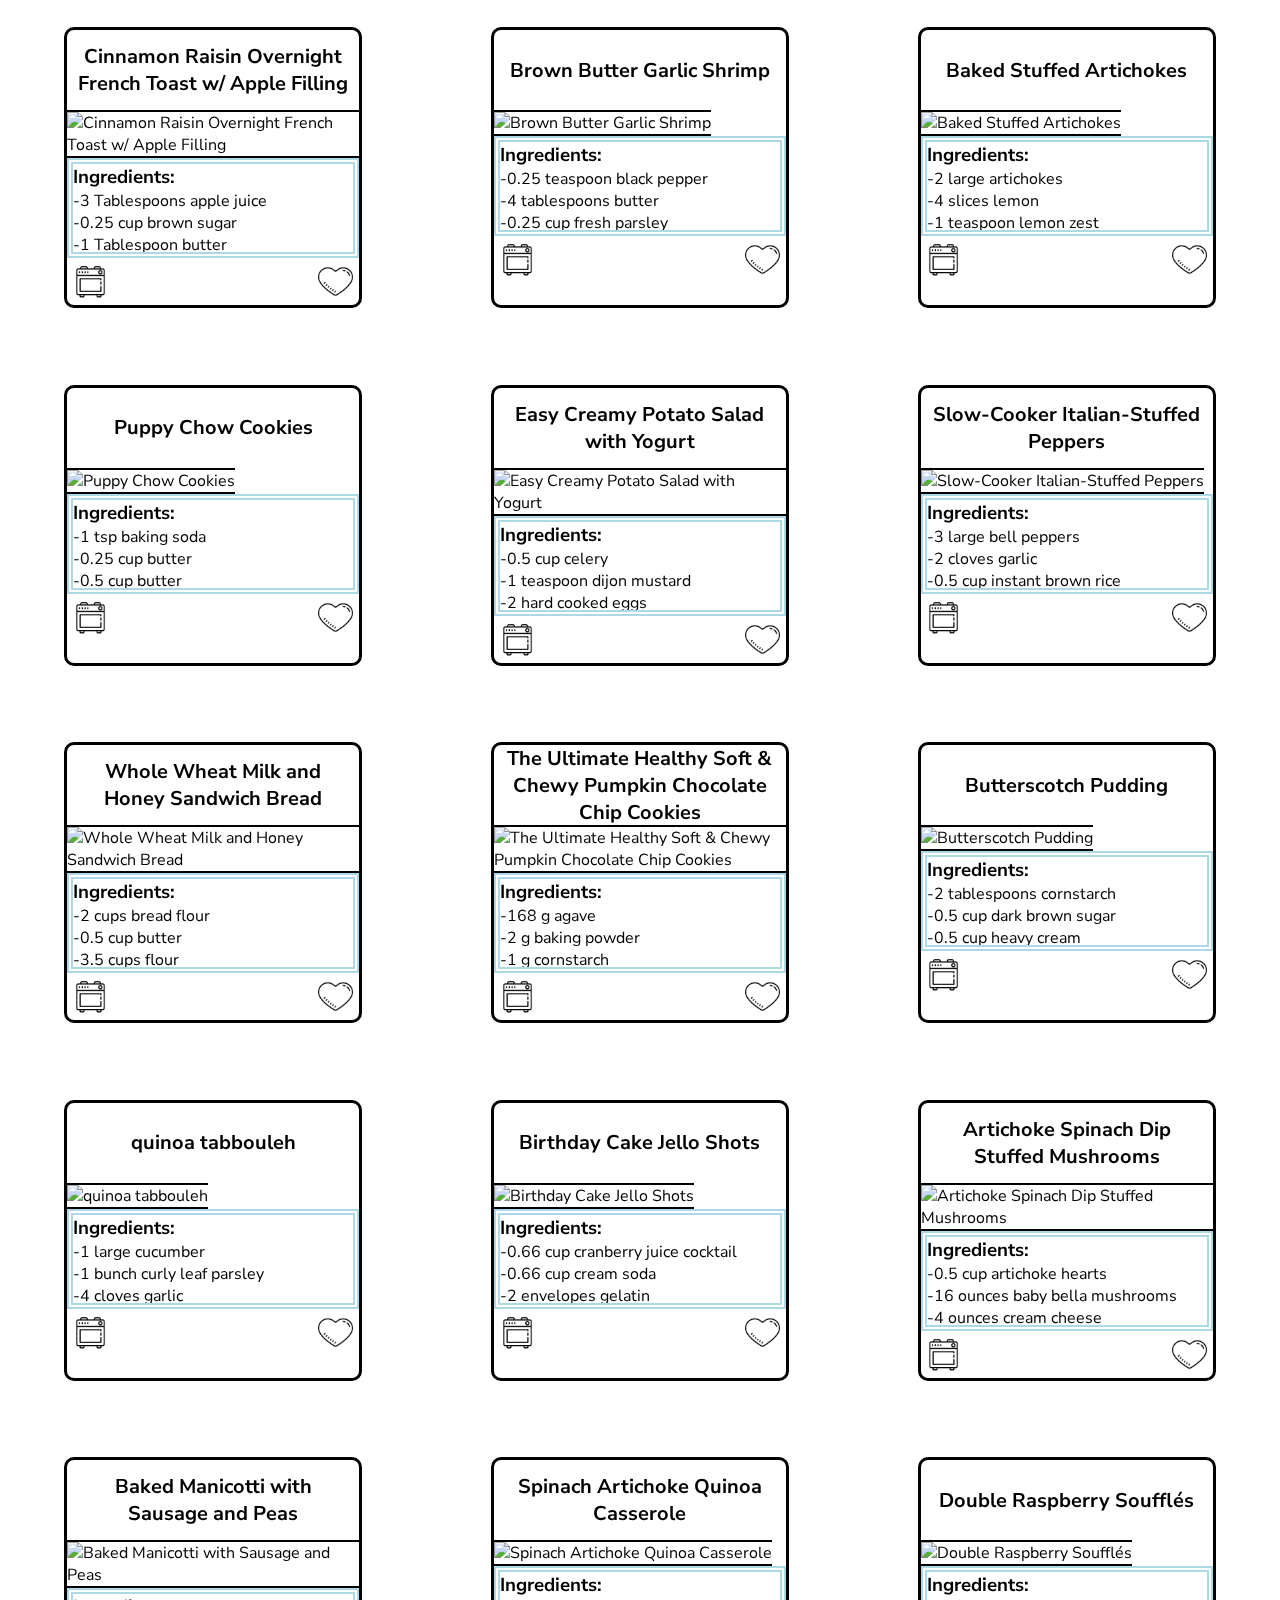
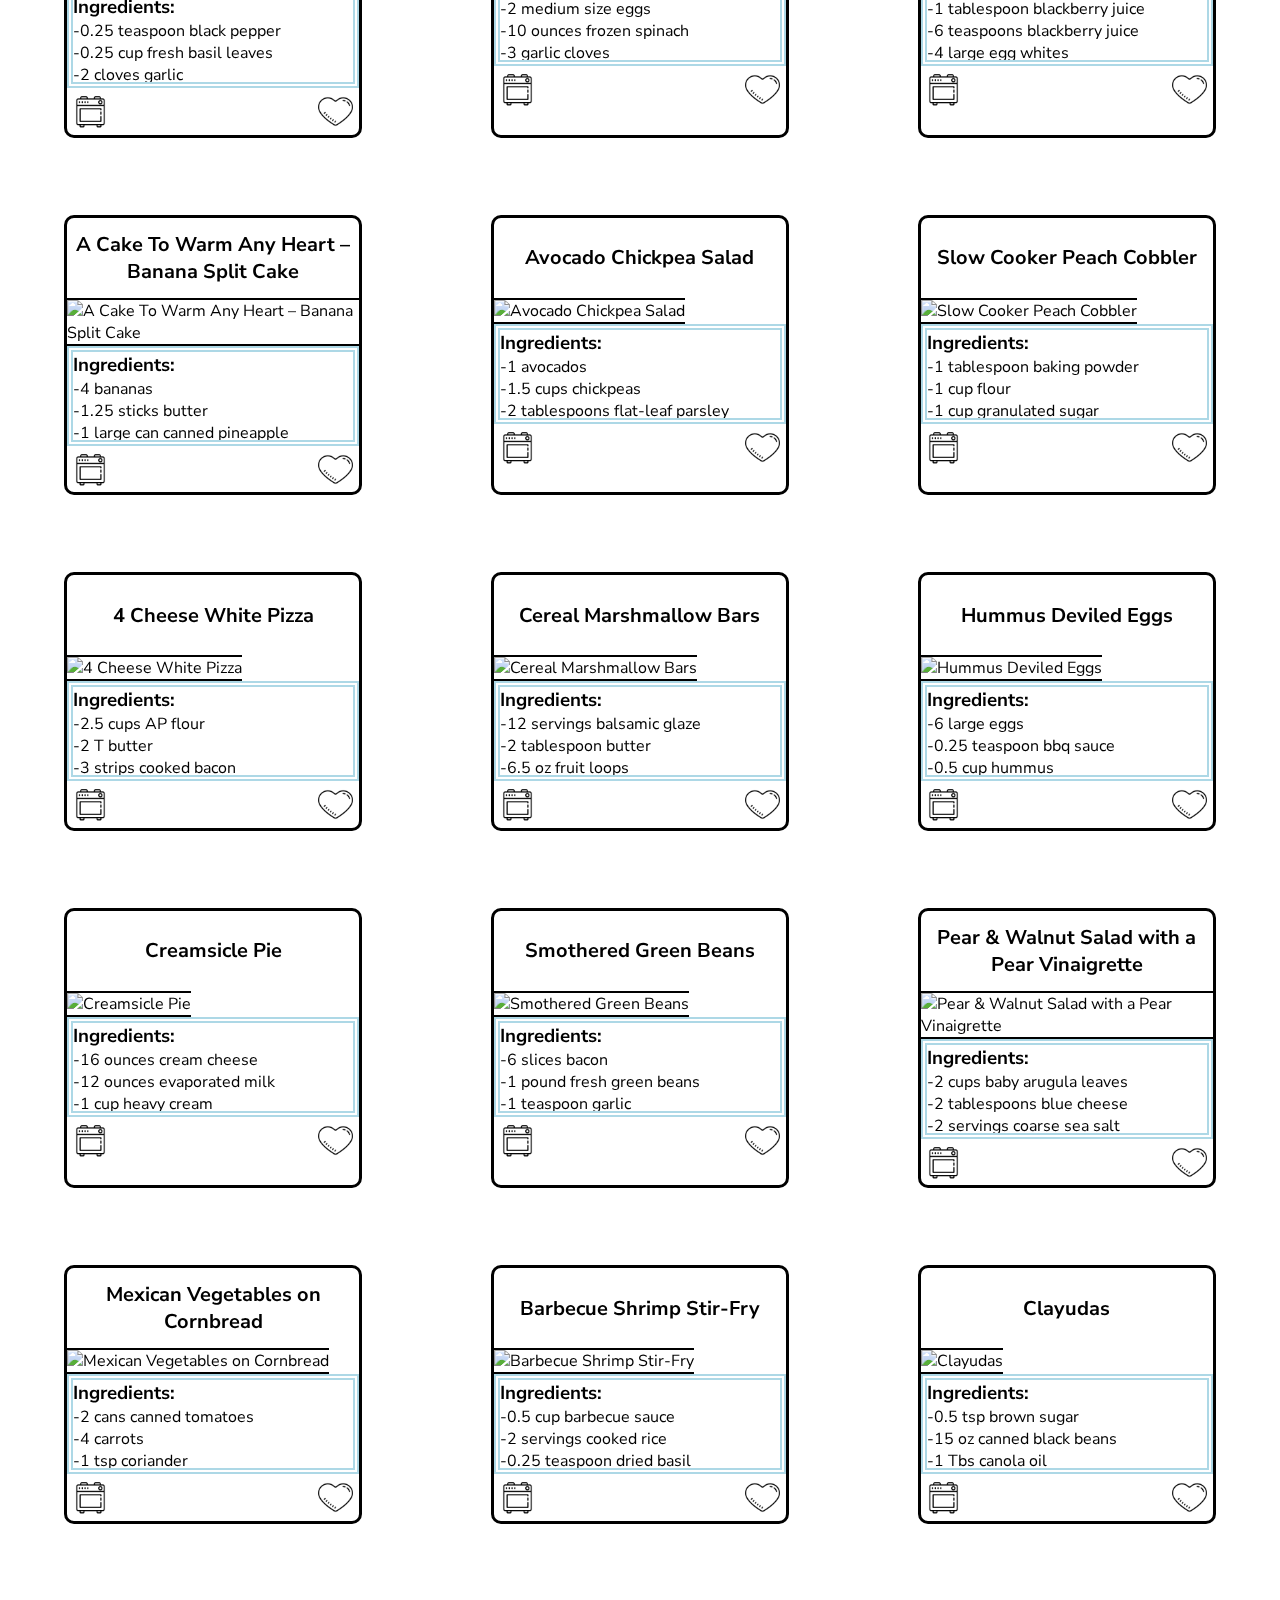
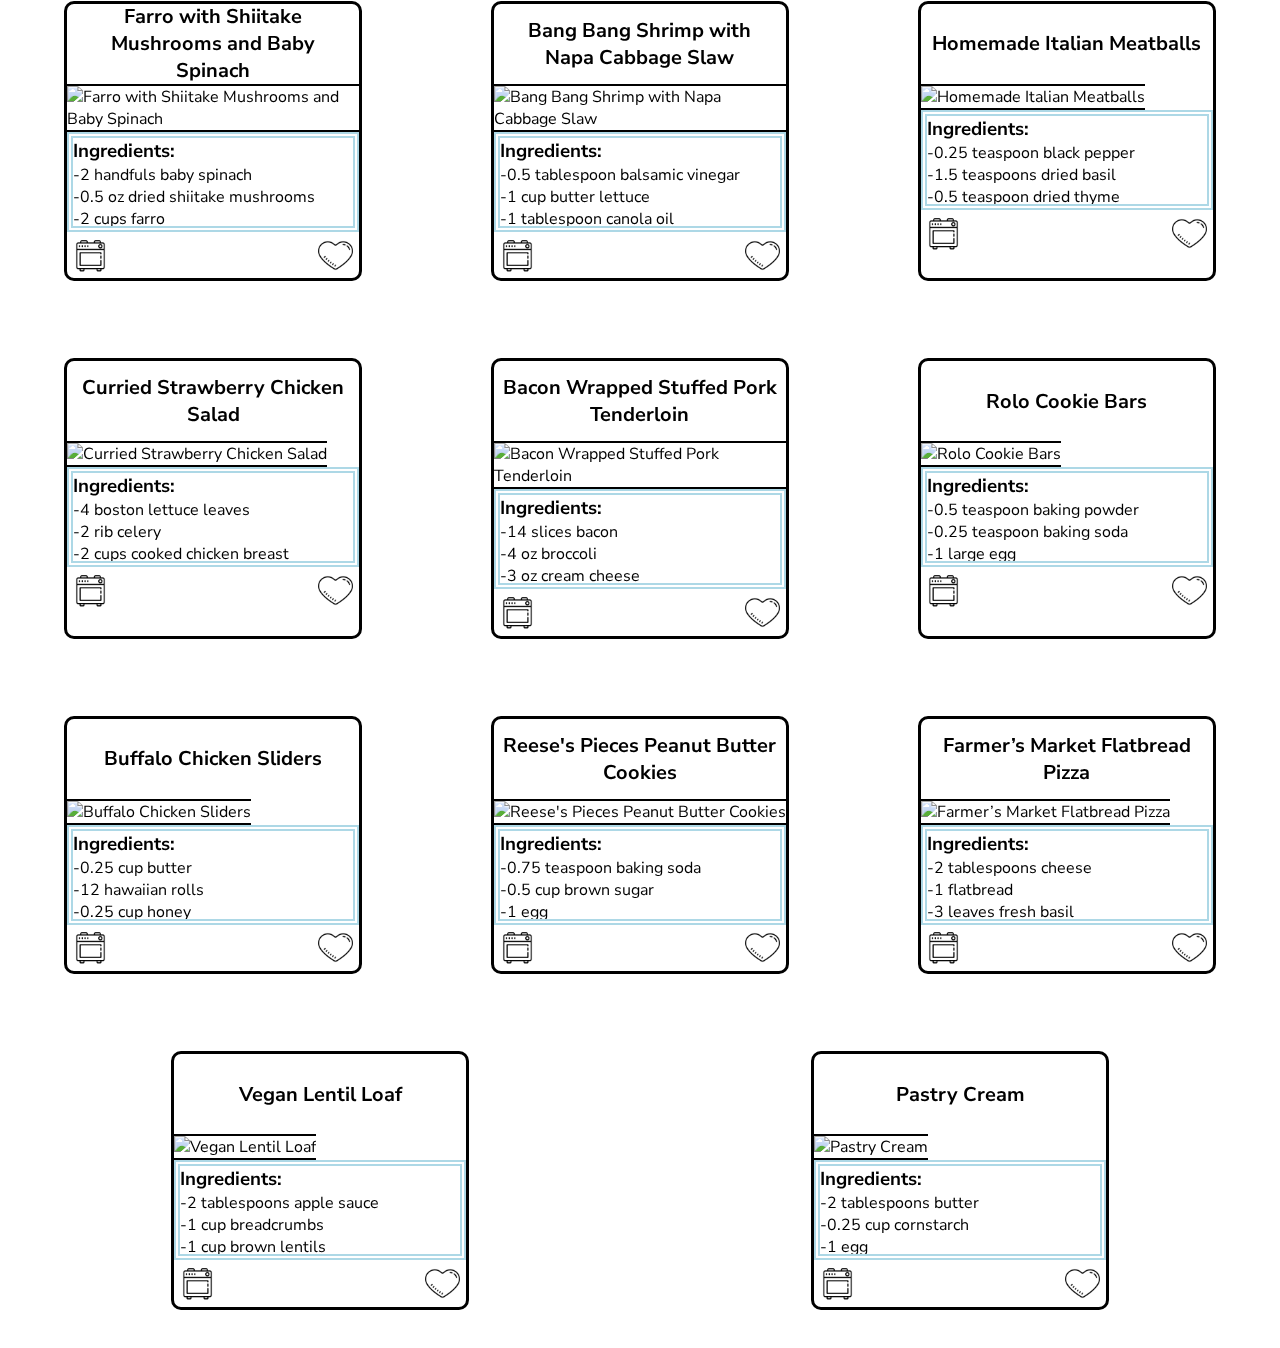
==== commit d539d7ae: "Edit css" ====
--- a/src/index.html
+++ b/src/index.html
@@ -4,6 +4,7 @@
   <link rel="stylesheet" href="styles.css">
   <link href="https://fonts.googleapis.com/css?family=Abel|Nanum+Gothic|Nunito+Sans|Pacifico&display=swap" rel="stylesheet">
   <link href="https://fonts.googleapis.com/css?family=Pacifico&display=swap" rel="stylesheet">
+  <meta name="viewport" content="width=device-width, initial-scale=1">
   <meta charset="UTF-8">
   <title>Dash of delish</title>
 </head>
--- a/src/styles.css
+++ b/src/styles.css
@@ -15,7 +15,6 @@
   flex-direction: column;
   justify-content: space-between;
   overflow: auto;
-  padding: 0% 1%;
 }
 
 h1 {
@@ -48,11 +47,6 @@
   background-size: contain;
   padding-bottom: 30px;
   padding-left: 35px;
-}
-
-.tag-page-button {
-  padding-bottom: 0px;
-  padding-left: 40px;
 }
 
 .favorite-page-button,
@@ -93,7 +87,6 @@
   background-color: #f1f1f1;
   border: none;
   font-size: 17px;
-  margin-bottom: 5px;
 }
 
 .dropdown:hover
@@ -104,10 +97,8 @@
 .search-header {
   display: flex;
   justify-content: space-between;
-  margin-bottom: -5%;
-  margin-left: 81%;
-  padding: 1%;
-  width: 20%;
+  height: 0px;
+  width: 280px;
 }
 
 .search-input {
@@ -218,6 +209,8 @@
 
 .tag-page-button {
   background-image: url("../assets/icons8-bulleted-list-50.png");
+  background-size: 30px 30px;
+  margin-bottom: -25px;
 }
 
 body {
